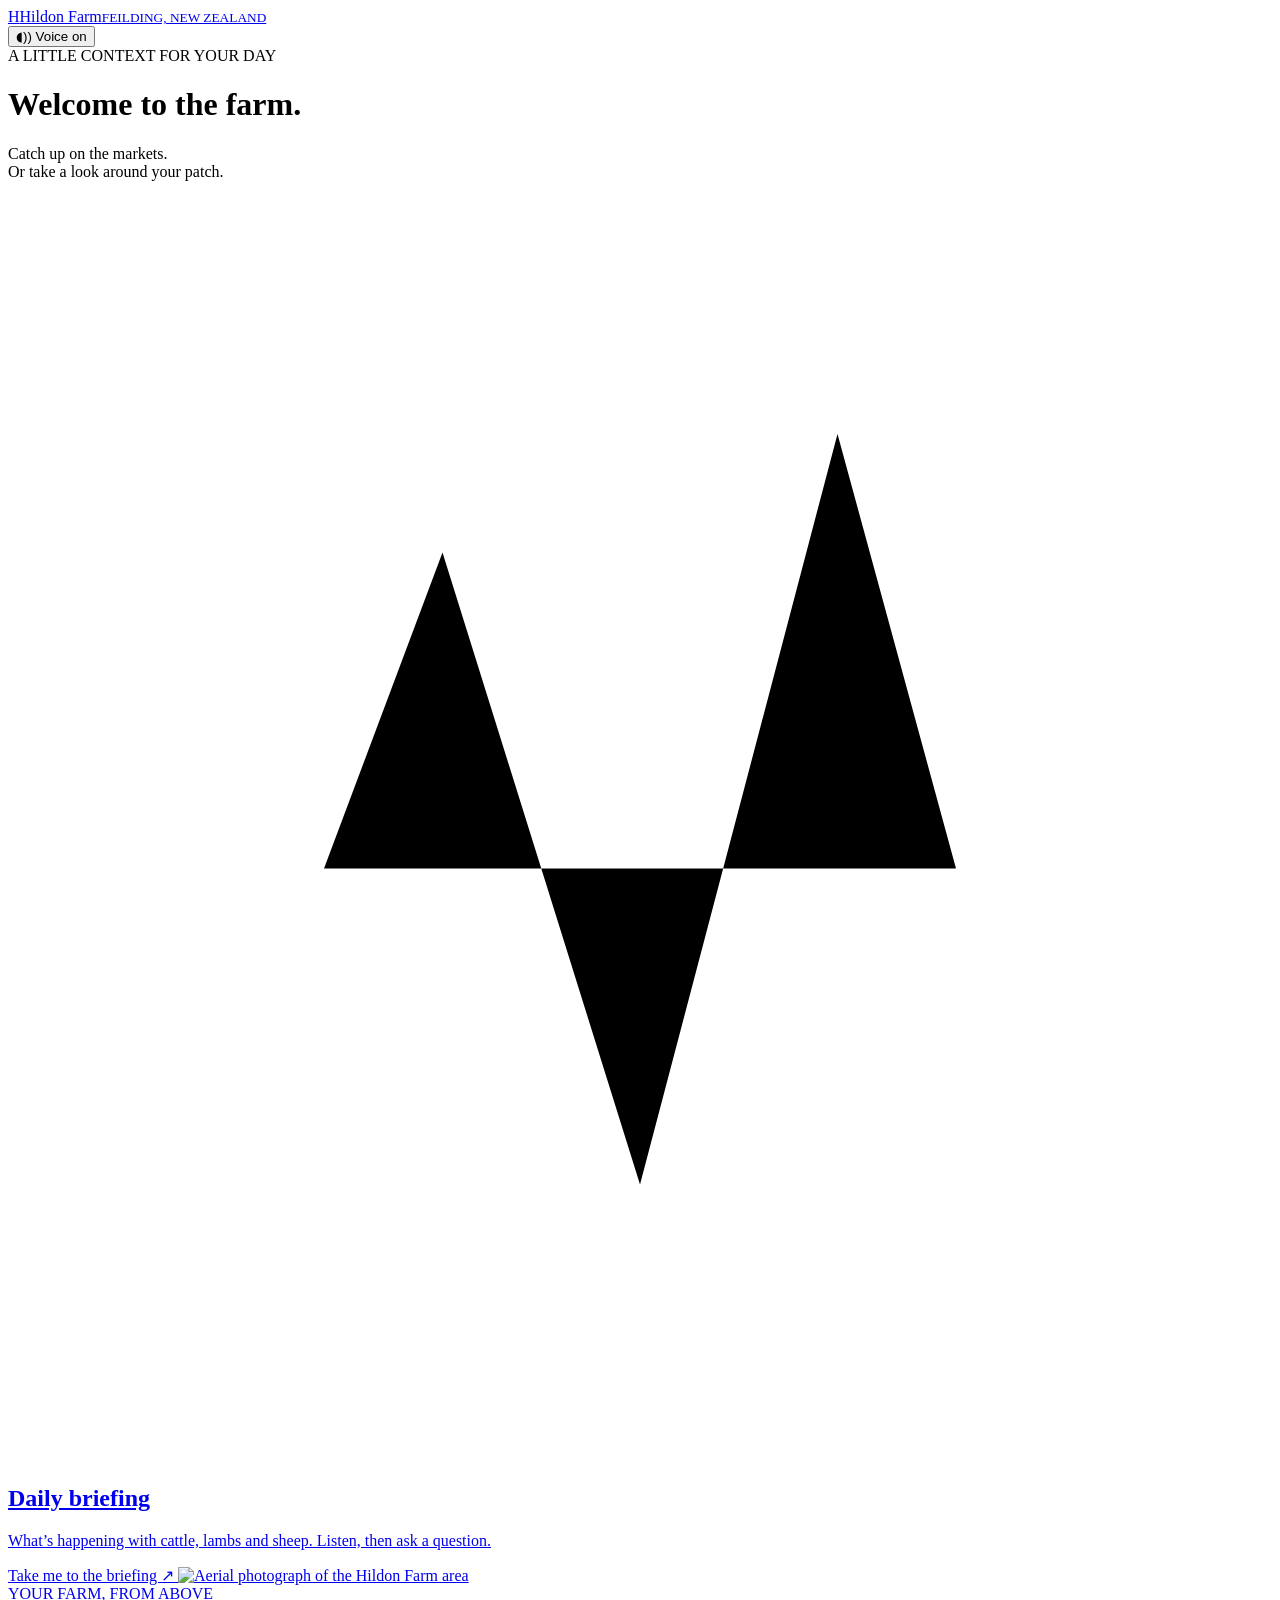
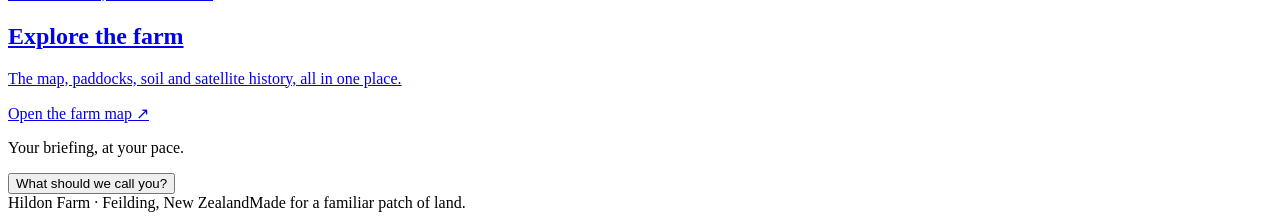
==== public/index.html @ 27751bc4 "Import Hildon Farm website (Sites export, version 8) Co-Authored-By: Claude Opus 5.5 (1M context) <n" ====
<!doctype html>
<html lang="en-NZ">
<head>
  <meta charset="utf-8"><meta name="viewport" content="width=device-width,initial-scale=1,viewport-fit=cover">
  <meta name="theme-color" content="#193d31"><title>Welcome · Hildon Farm</title>
  <meta name="description" content="Warwick’s daily livestock briefing and a closer look at Hildon Farm near Feilding.">
  <link rel="icon" href="/favicon.svg"><link rel="stylesheet" href="/home.css"><link rel="stylesheet" href="/profile.css">
  <script type="module" src="/home.js"></script>
</head>
<body>
  <header class="home-header shell">
    <a class="brand" href="/index.html"><span class="mark" aria-hidden="true">H</span><span>Hildon Farm<small>FEILDING, NEW ZEALAND</small></span></a>
    <div class="header-actions"><button id="voice-toggle" class="quiet" aria-pressed="true">◖)) Voice on</button></div>
  </header>
  <main class="shell">
    <div class="home-intro"><div><div class="eyebrow">A LITTLE CONTEXT FOR YOUR DAY</div><h1 id="greeting">Welcome to the farm.</h1><p class="lead">Catch up on the markets.<br>Or take a look around your patch.</p></div><div id="home-date" class="home-date"></div></div>
    <div class="destinations">
      <a class="destination briefing-destination" href="/markets.html?listen=1">
        <span class="card-icon" aria-hidden="true"><svg viewBox="0 0 32 32"><path d="M5 17h3l3-8 5 16 5-19 3 11h3"/></svg></span>
        <h2>Daily briefing</h2><p>What’s happening with cattle, lambs and sheep. Listen, then ask a question.</p>
        <span class="destination-action">Take me to the briefing <span aria-hidden="true">↗</span></span>
      </a>
      <a class="destination map-destination" href="/farm.html">
        <img src="/data/aerial.jpg" alt="Aerial photograph of the Hildon Farm area" width="800" height="800">
        <div class="eyebrow">YOUR FARM, FROM ABOVE</div><h2>Explore the farm</h2><p>The map, paddocks, soil and satellite history, all in one place.</p><span class="destination-action">Open the farm map <span aria-hidden="true">↗</span></span>
      </a>
    </div>
    <div class="home-note"><div><p id="welcome-hint">Your briefing, at your pace.</p><div id="voice-status" class="voice-note" role="status"></div></div><button id="change-name">What should we call you?</button></div>
  </main>
  <footer class="home-footer shell"><span>Hildon Farm · Feilding, New Zealand</span><span>Made for a familiar patch of land.</span></footer>
</body>
</html>
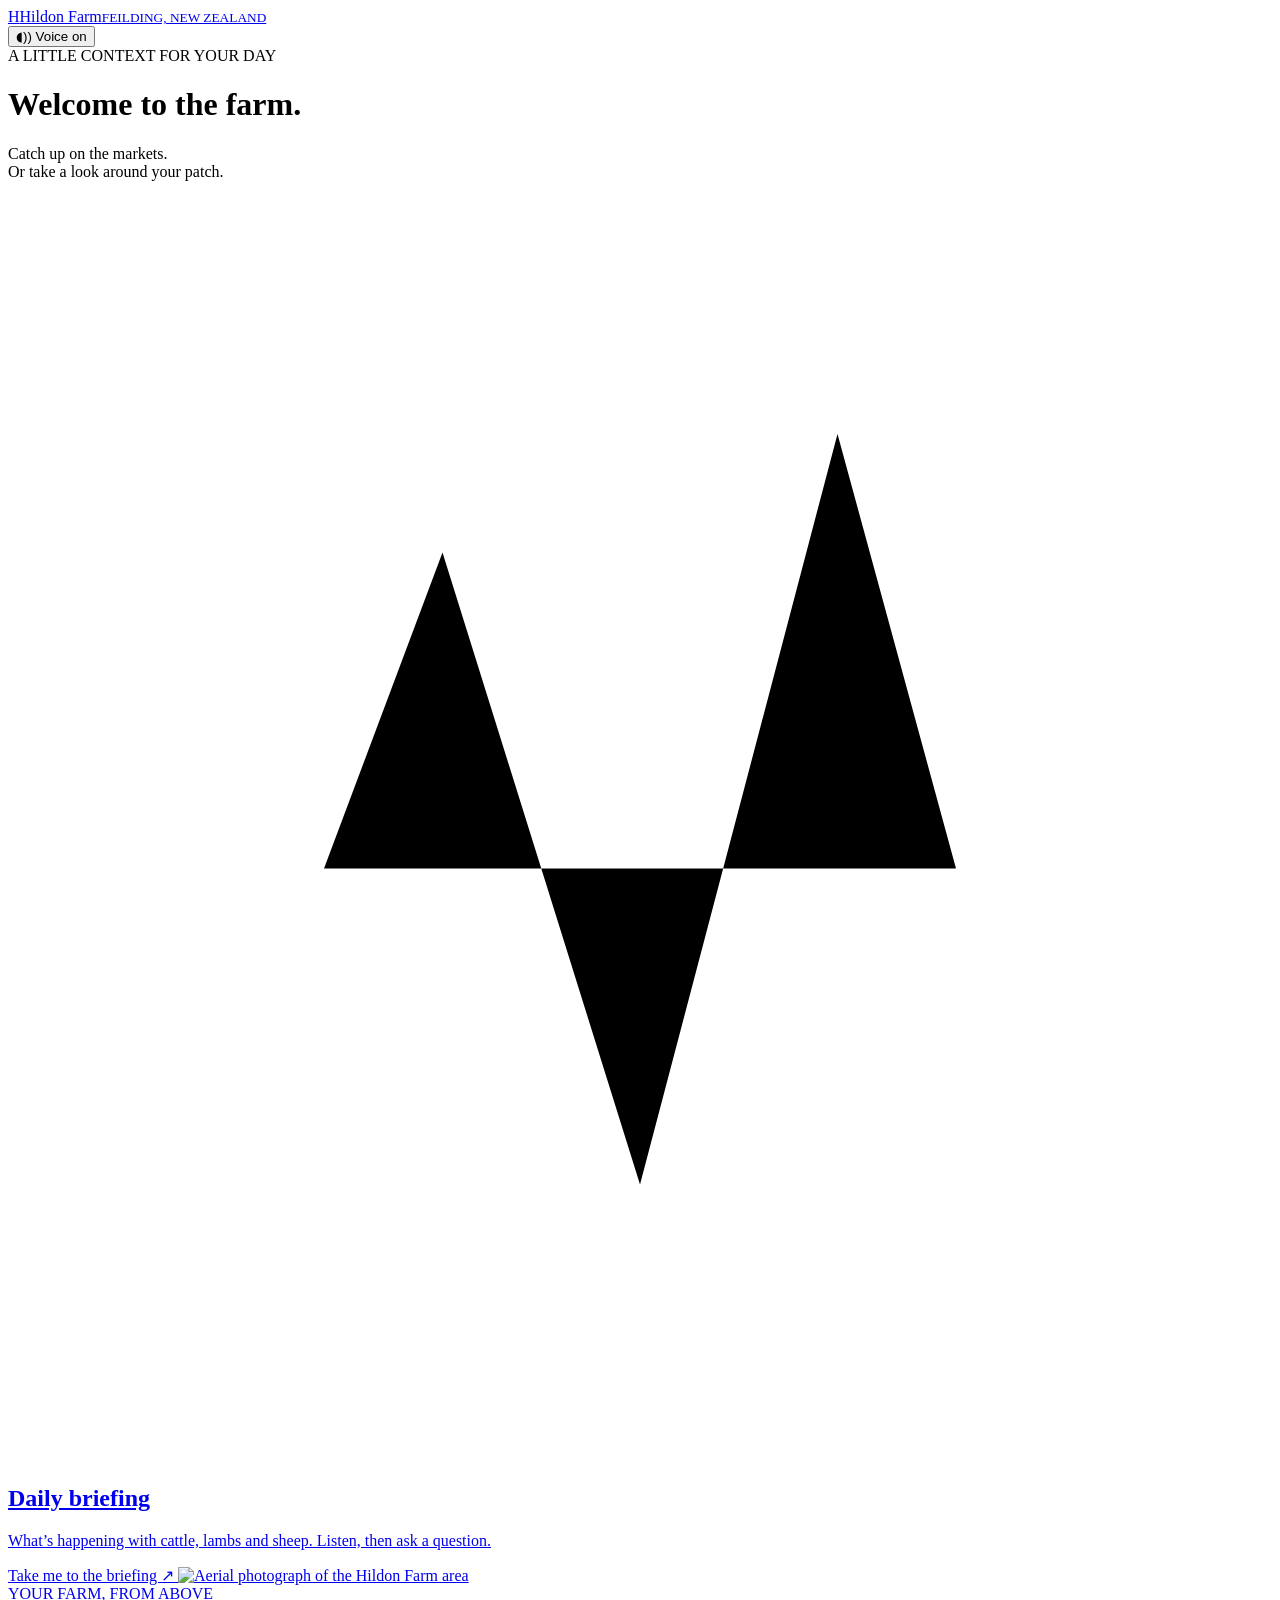
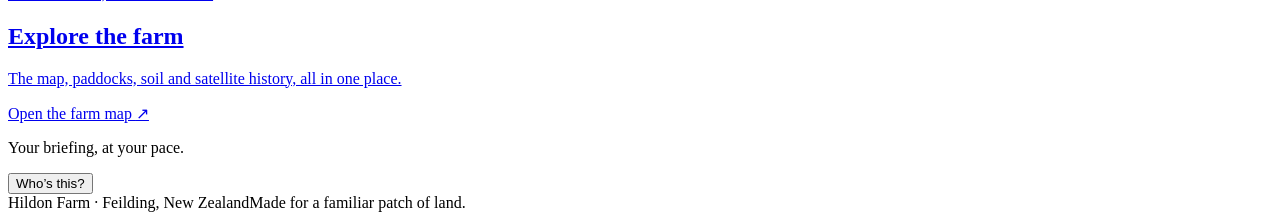
==== commit 642cd28b: "Ask whether it's Kaye or Warwick at the start of each visit Co-Authored-By: Claude Opus 5.5 (1M cont" ====
--- a/public/index.html
+++ b/public/index.html
@@ -4,6 +4,7 @@
   <meta charset="utf-8"><meta name="viewport" content="width=device-width,initial-scale=1,viewport-fit=cover">
   <meta name="theme-color" content="#193d31"><title>Welcome · Hildon Farm</title>
   <meta name="description" content="Warwick’s daily livestock briefing and a closer look at Hildon Farm near Feilding.">
+  <link rel="preconnect" href="https://fonts.googleapis.com"><link rel="preconnect" href="https://fonts.gstatic.com" crossorigin><link rel="stylesheet" href="https://fonts.googleapis.com/css2?family=Geist:wght@300..700&display=swap">
   <link rel="icon" href="/favicon.svg"><link rel="stylesheet" href="/home.css"><link rel="stylesheet" href="/profile.css">
   <script type="module" src="/home.js"></script>
 </head>
@@ -25,7 +26,7 @@
         <div class="eyebrow">YOUR FARM, FROM ABOVE</div><h2>Explore the farm</h2><p>The map, paddocks, soil and satellite history, all in one place.</p><span class="destination-action">Open the farm map <span aria-hidden="true">↗</span></span>
       </a>
     </div>
-    <div class="home-note"><div><p id="welcome-hint">Your briefing, at your pace.</p><div id="voice-status" class="voice-note" role="status"></div></div><button id="change-name">What should we call you?</button></div>
+    <div class="home-note"><div><p id="welcome-hint">Your briefing, at your pace.</p><div id="voice-status" class="voice-note" role="status"></div></div><button id="change-name">Who’s this?</button></div>
   </main>
   <footer class="home-footer shell"><span>Hildon Farm · Feilding, New Zealand</span><span>Made for a familiar patch of land.</span></footer>
 </body>
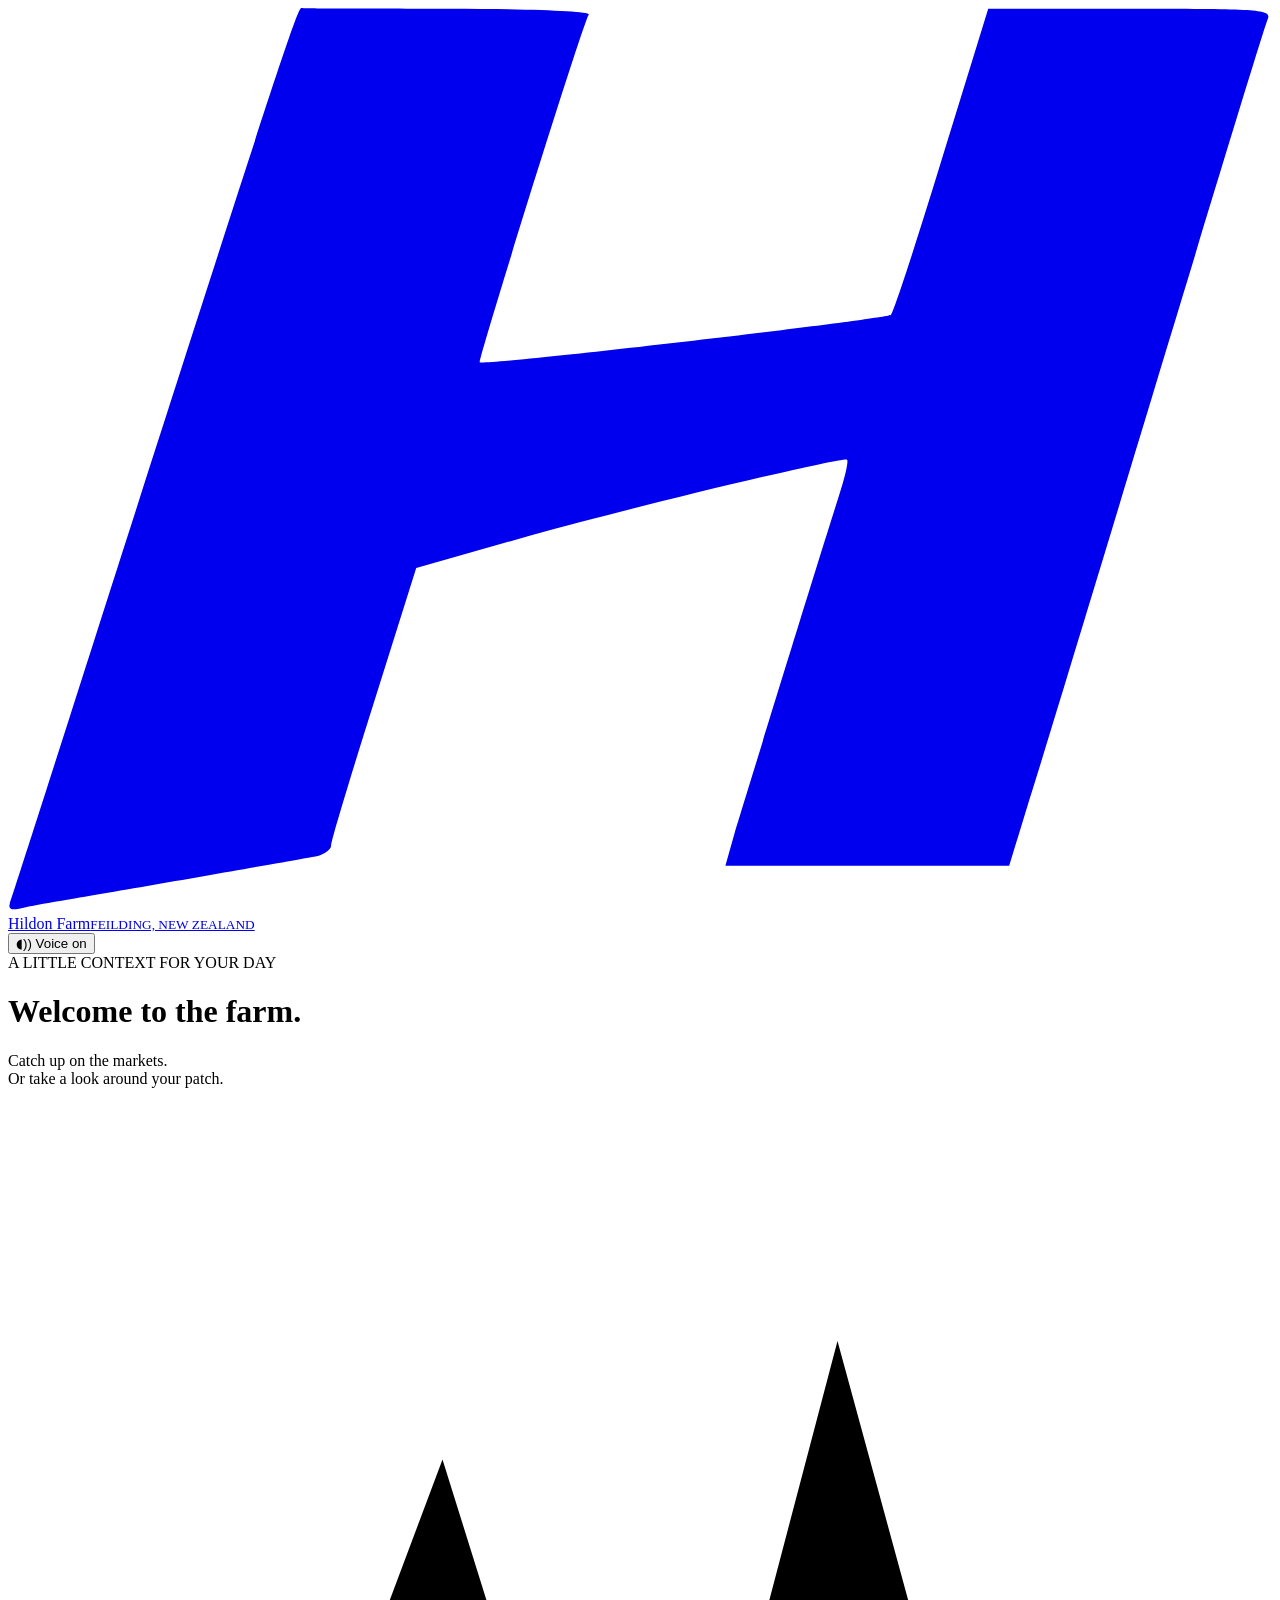
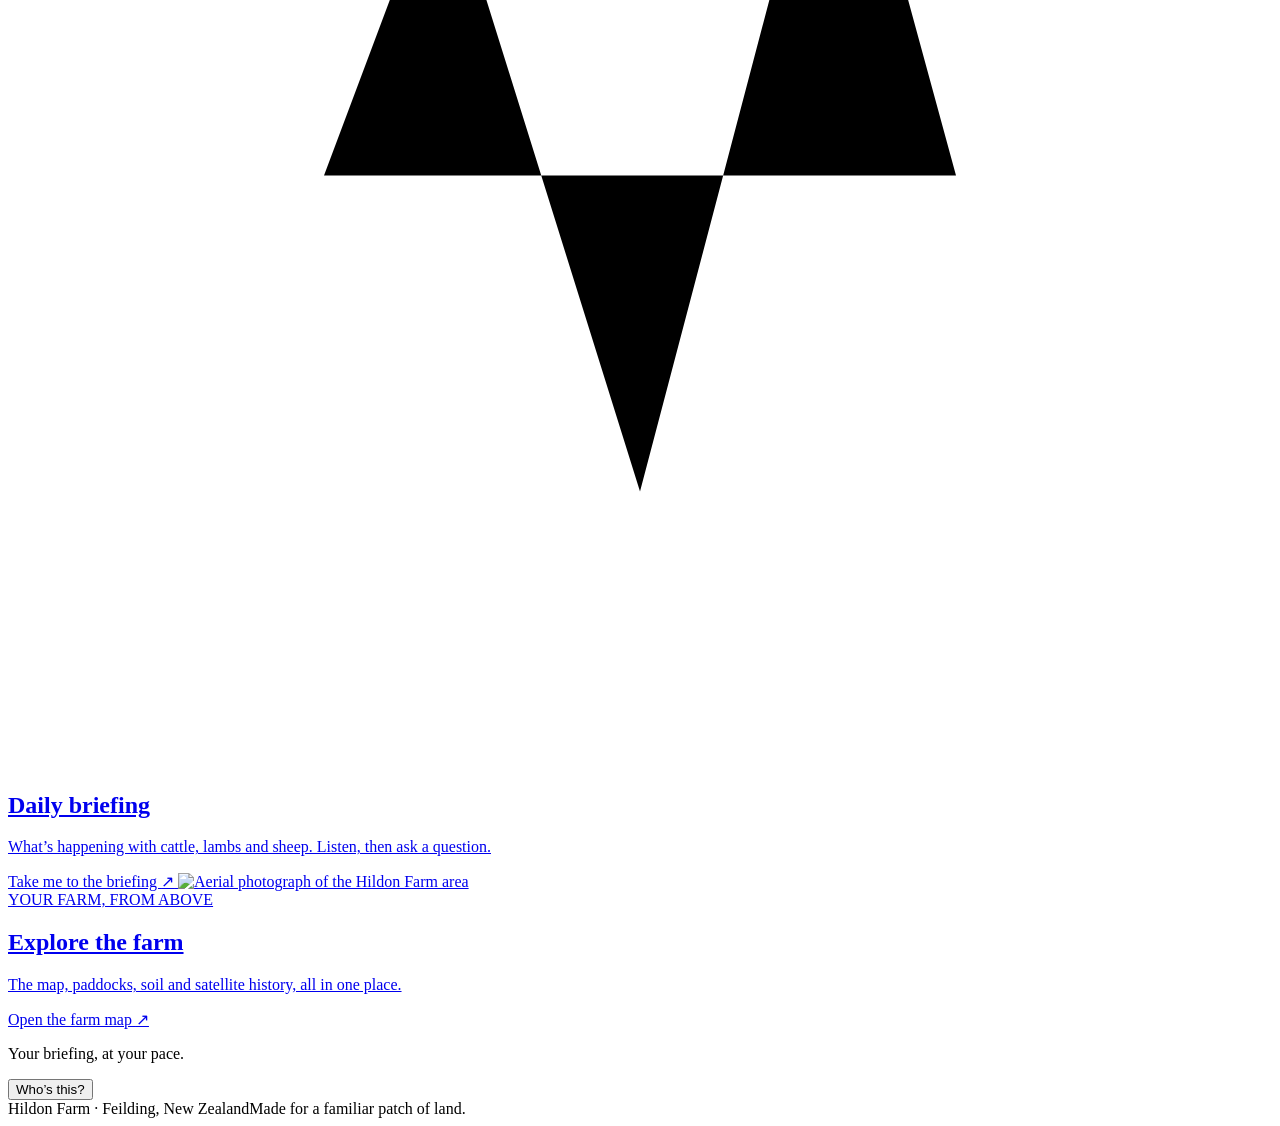
==== commit 5eb90fb3: "Dark theme across the site and the Hildon logo H as the site mark Co-Authored-By: Claude Opus 5.5 (1" ====
--- a/public/index.html
+++ b/public/index.html
@@ -2,7 +2,7 @@
 <html lang="en-NZ">
 <head>
   <meta charset="utf-8"><meta name="viewport" content="width=device-width,initial-scale=1,viewport-fit=cover">
-  <meta name="theme-color" content="#193d31"><title>Welcome · Hildon Farm</title>
+  <meta name="theme-color" content="#0b130f"><title>Welcome · Hildon Farm</title>
   <meta name="description" content="Warwick’s daily livestock briefing and a closer look at Hildon Farm near Feilding.">
   <link rel="preconnect" href="https://fonts.googleapis.com"><link rel="preconnect" href="https://fonts.gstatic.com" crossorigin><link rel="stylesheet" href="https://fonts.googleapis.com/css2?family=Geist:wght@300..700&display=swap">
   <link rel="icon" href="/favicon.svg"><link rel="stylesheet" href="/home.css"><link rel="stylesheet" href="/profile.css">
@@ -10,7 +10,7 @@
 </head>
 <body>
   <header class="home-header shell">
-    <a class="brand" href="/index.html"><span class="mark" aria-hidden="true">H</span><span>Hildon Farm<small>FEILDING, NEW ZEALAND</small></span></a>
+    <a class="brand" href="/index.html"><span class="mark" aria-hidden="true"><svg viewBox="0 0 199.1 142.2"><path fill="currentColor" d="M0.3,141 C0.6,140.2 6.7,121.1 13.9,98.6 C41.9,11.2 45.6,0 46.2,0 C46.6,0.1 57,0.1 69.5,0.1 C82.1,0.1 91.8,0.5 91.5,1 C90.5,2.5 74,55.5 74.3,55.8 C74.9,56.4 138.4,49 139.1,48.3 C139.5,47.9 143.1,36.9 147.1,23.8 L154.4,0.1 L176.7,0.1 C197.6,0.1 199.1,0.2 198.4,1.8 C197.7,3.7 191.3,24.6 173.9,82.1 C168.3,100.5 162.4,120 160.7,125.3 L157.7,135.1 L135.4,135.1 L113,135.1 L114.5,129.8 C116.2,124.2 127.9,86.2 130.9,76.8 C131.9,73.7 132.5,71.1 132.1,71.1 C129.5,71.1 97.3,78.9 82.3,83.1 L64.3,88.2 L57.6,109.5 C53.9,121.2 50.9,131.2 50.9,131.9 C50.9,132.5 49.9,133.3 48.6,133.6 C46.6,134 16.9,139.2 7.9,140.7 C6,141 3.4,141.5 2.1,141.8 C0.5,142.2 0,141.9 0.3,141 Z"/></svg></span><span>Hildon Farm<small>FEILDING, NEW ZEALAND</small></span></a>
     <div class="header-actions"><button id="voice-toggle" class="quiet" aria-pressed="true">◖)) Voice on</button></div>
   </header>
   <main class="shell">
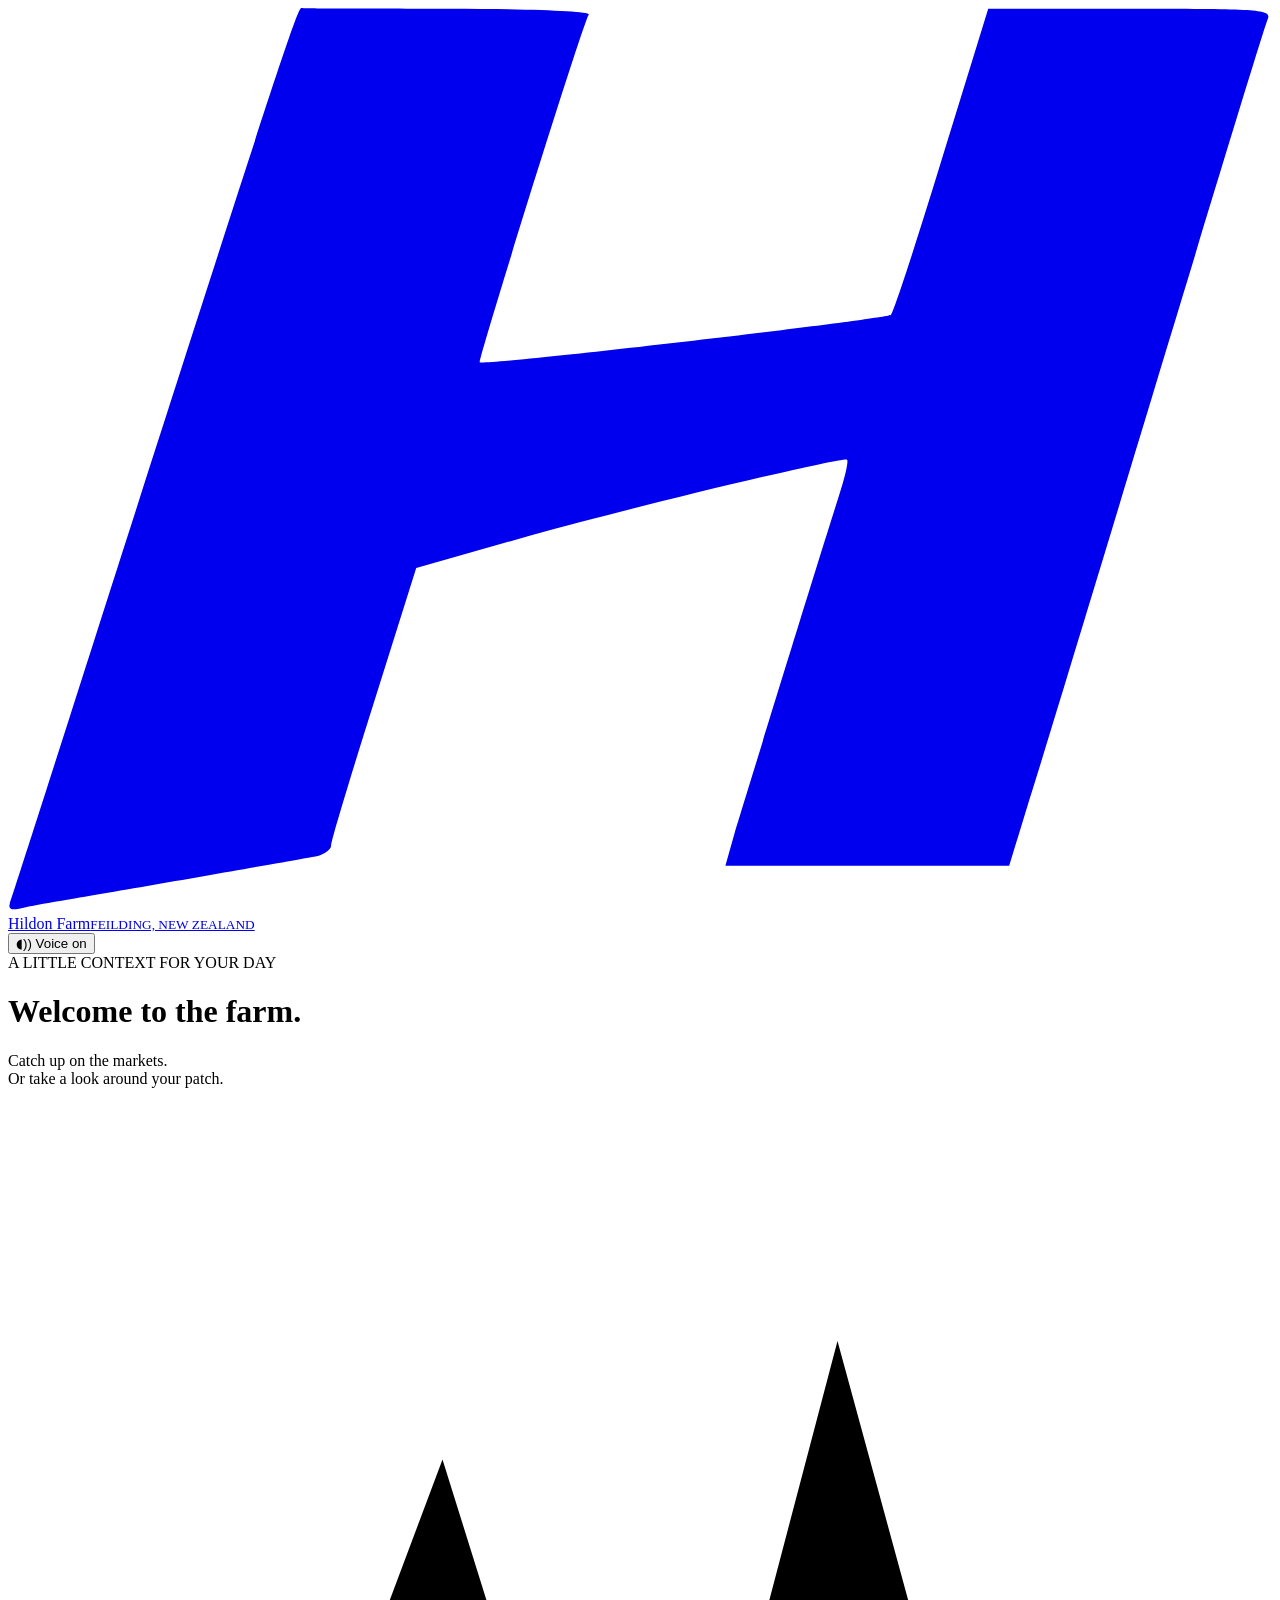
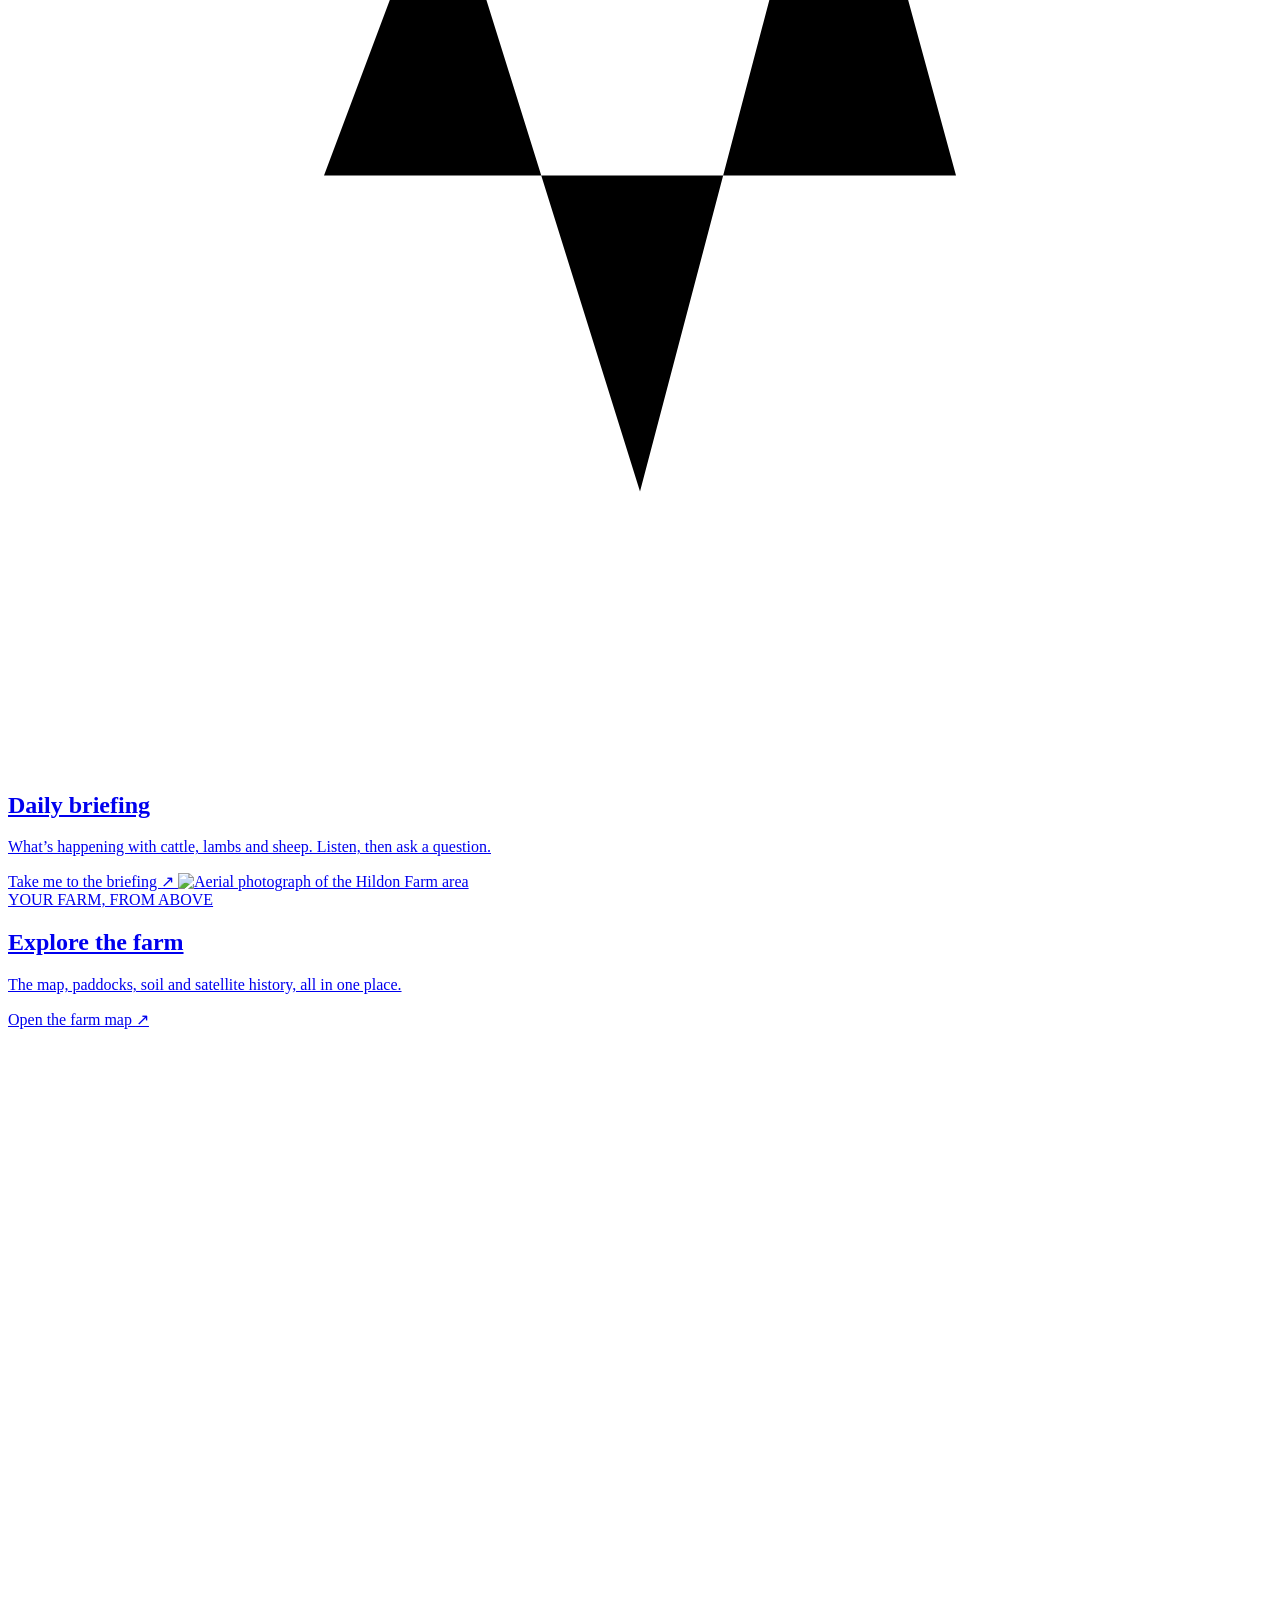
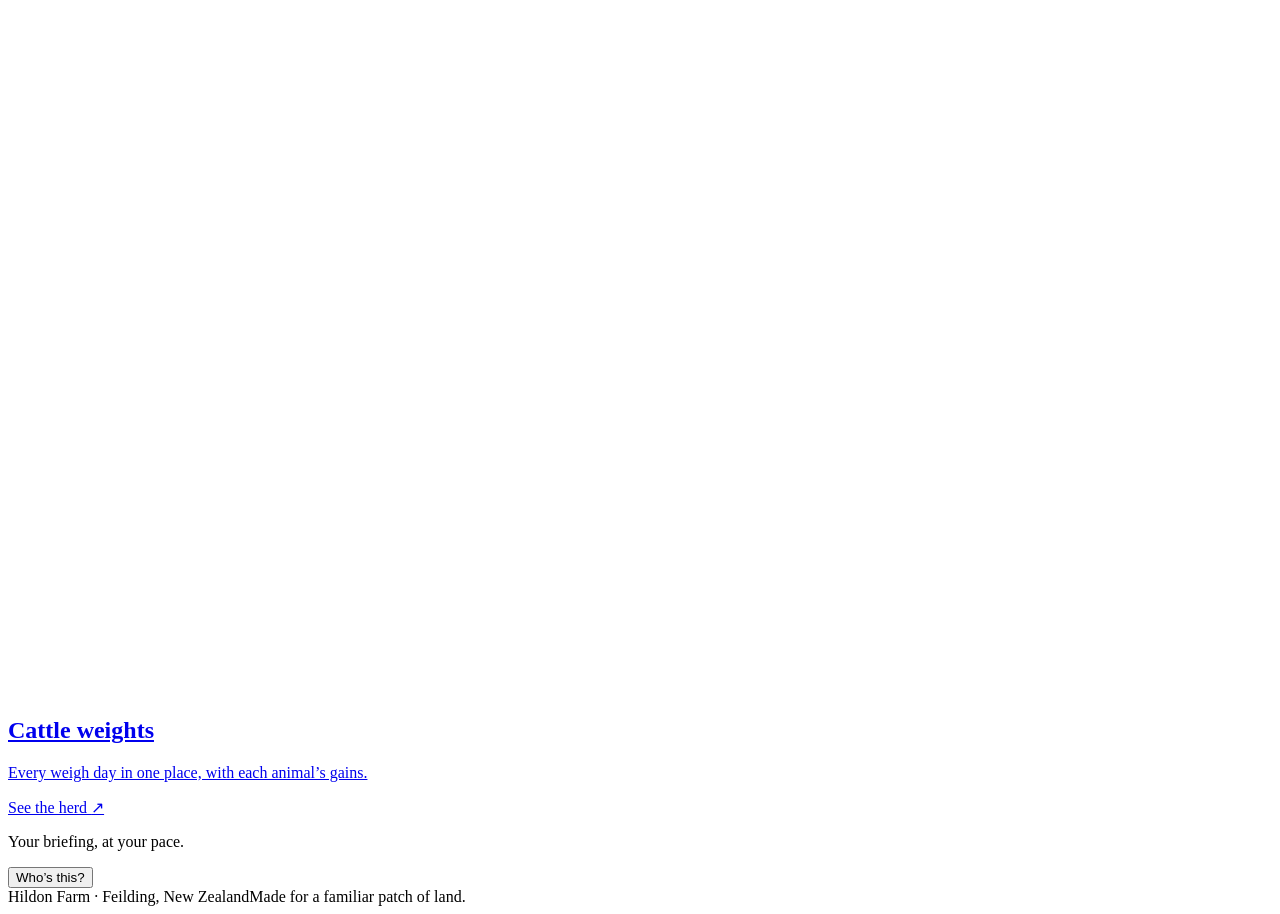
==== commit a2d19650: "Add Cattle weights: import Datamars sessions, track each animal's gains Co-Authored-By: Claude Opus " ====
--- a/public/index.html
+++ b/public/index.html
@@ -25,6 +25,11 @@
         <img src="/data/aerial.jpg" alt="Aerial photograph of the Hildon Farm area" width="800" height="800">
         <div class="eyebrow">YOUR FARM, FROM ABOVE</div><h2>Explore the farm</h2><p>The map, paddocks, soil and satellite history, all in one place.</p><span class="destination-action">Open the farm map <span aria-hidden="true">↗</span></span>
       </a>
+      <a class="destination cattle-destination" href="/cattle.html">
+        <span class="card-icon" aria-hidden="true"><svg viewBox="0 0 32 32"><path d="M5 25V12M11 25V8M17 25v-9M23 25V5M3 27h26"/></svg></span>
+        <h2>Cattle weights</h2><p>Every weigh day in one place, with each animal’s gains.</p>
+        <span class="destination-action">See the herd <span aria-hidden="true">↗</span></span>
+      </a>
     </div>
     <div class="home-note"><div><p id="welcome-hint">Your briefing, at your pace.</p><div id="voice-status" class="voice-note" role="status"></div></div><button id="change-name">Who’s this?</button></div>
   </main>
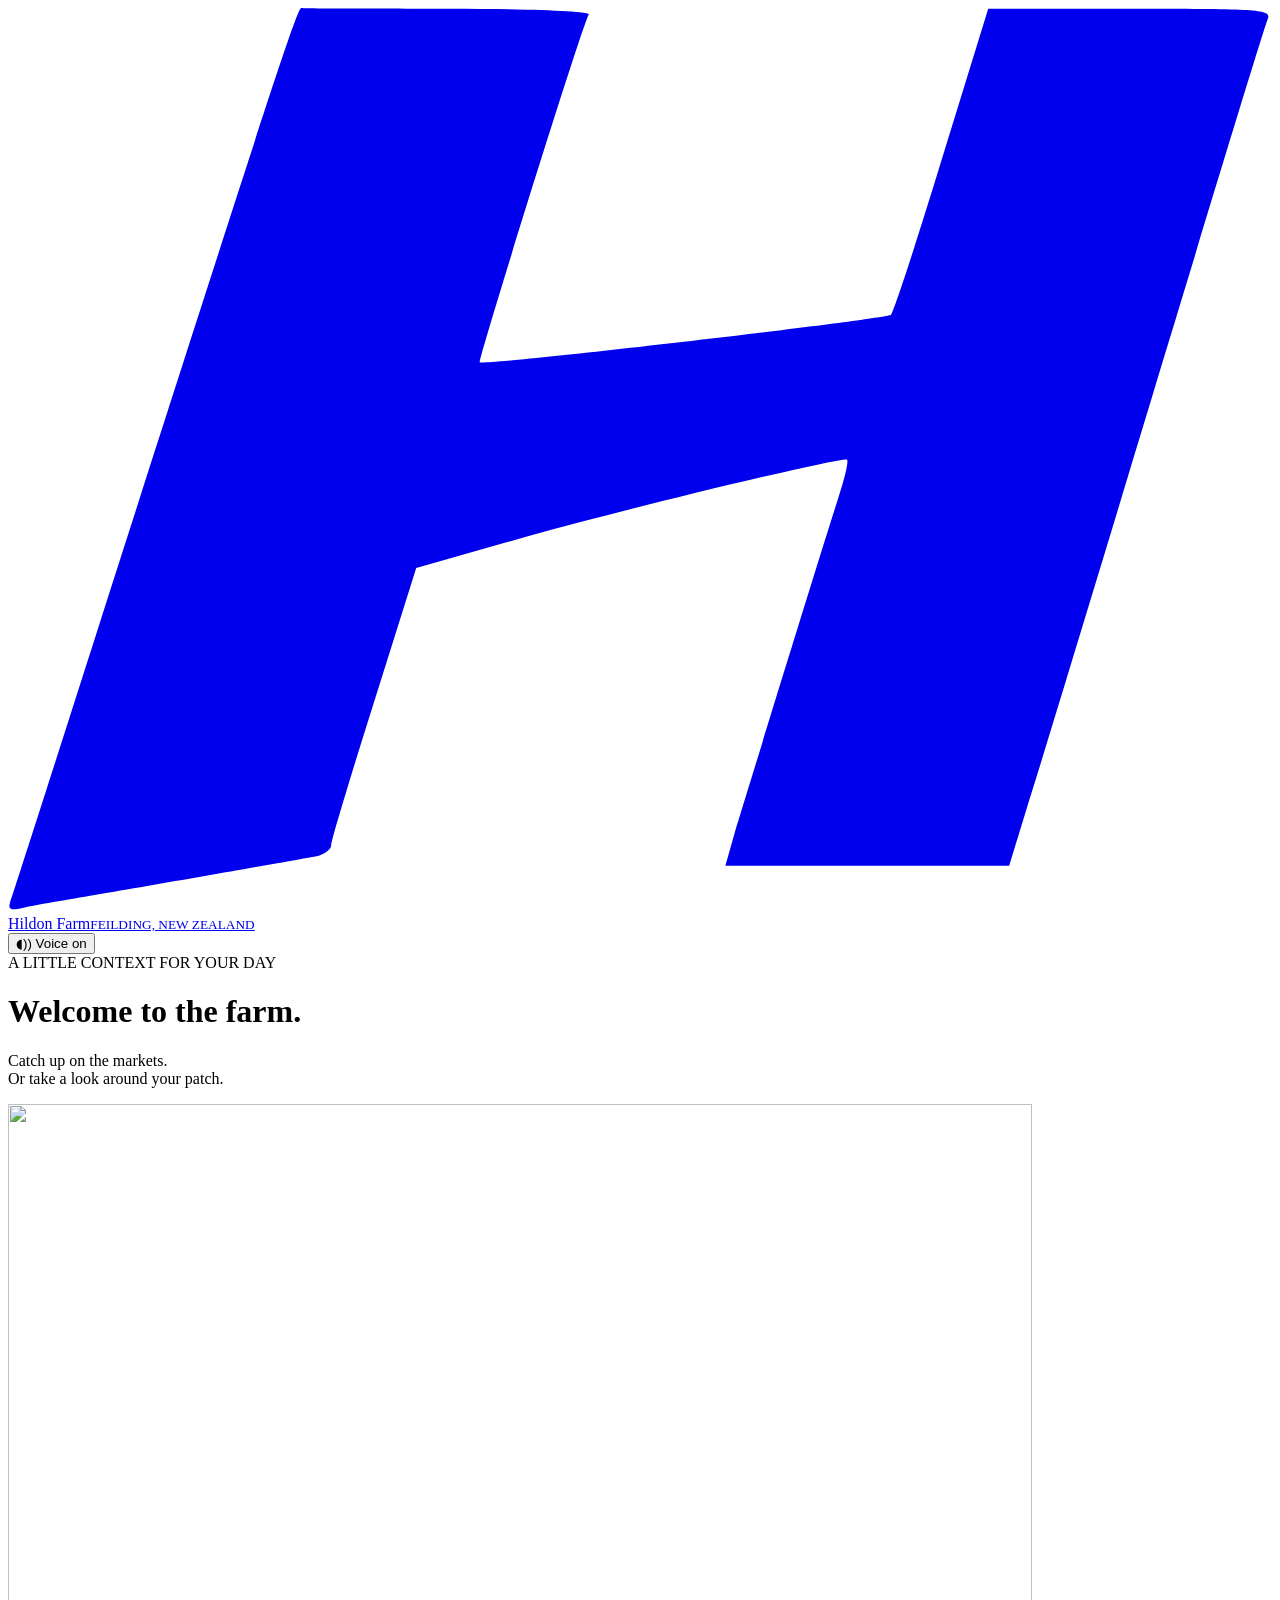
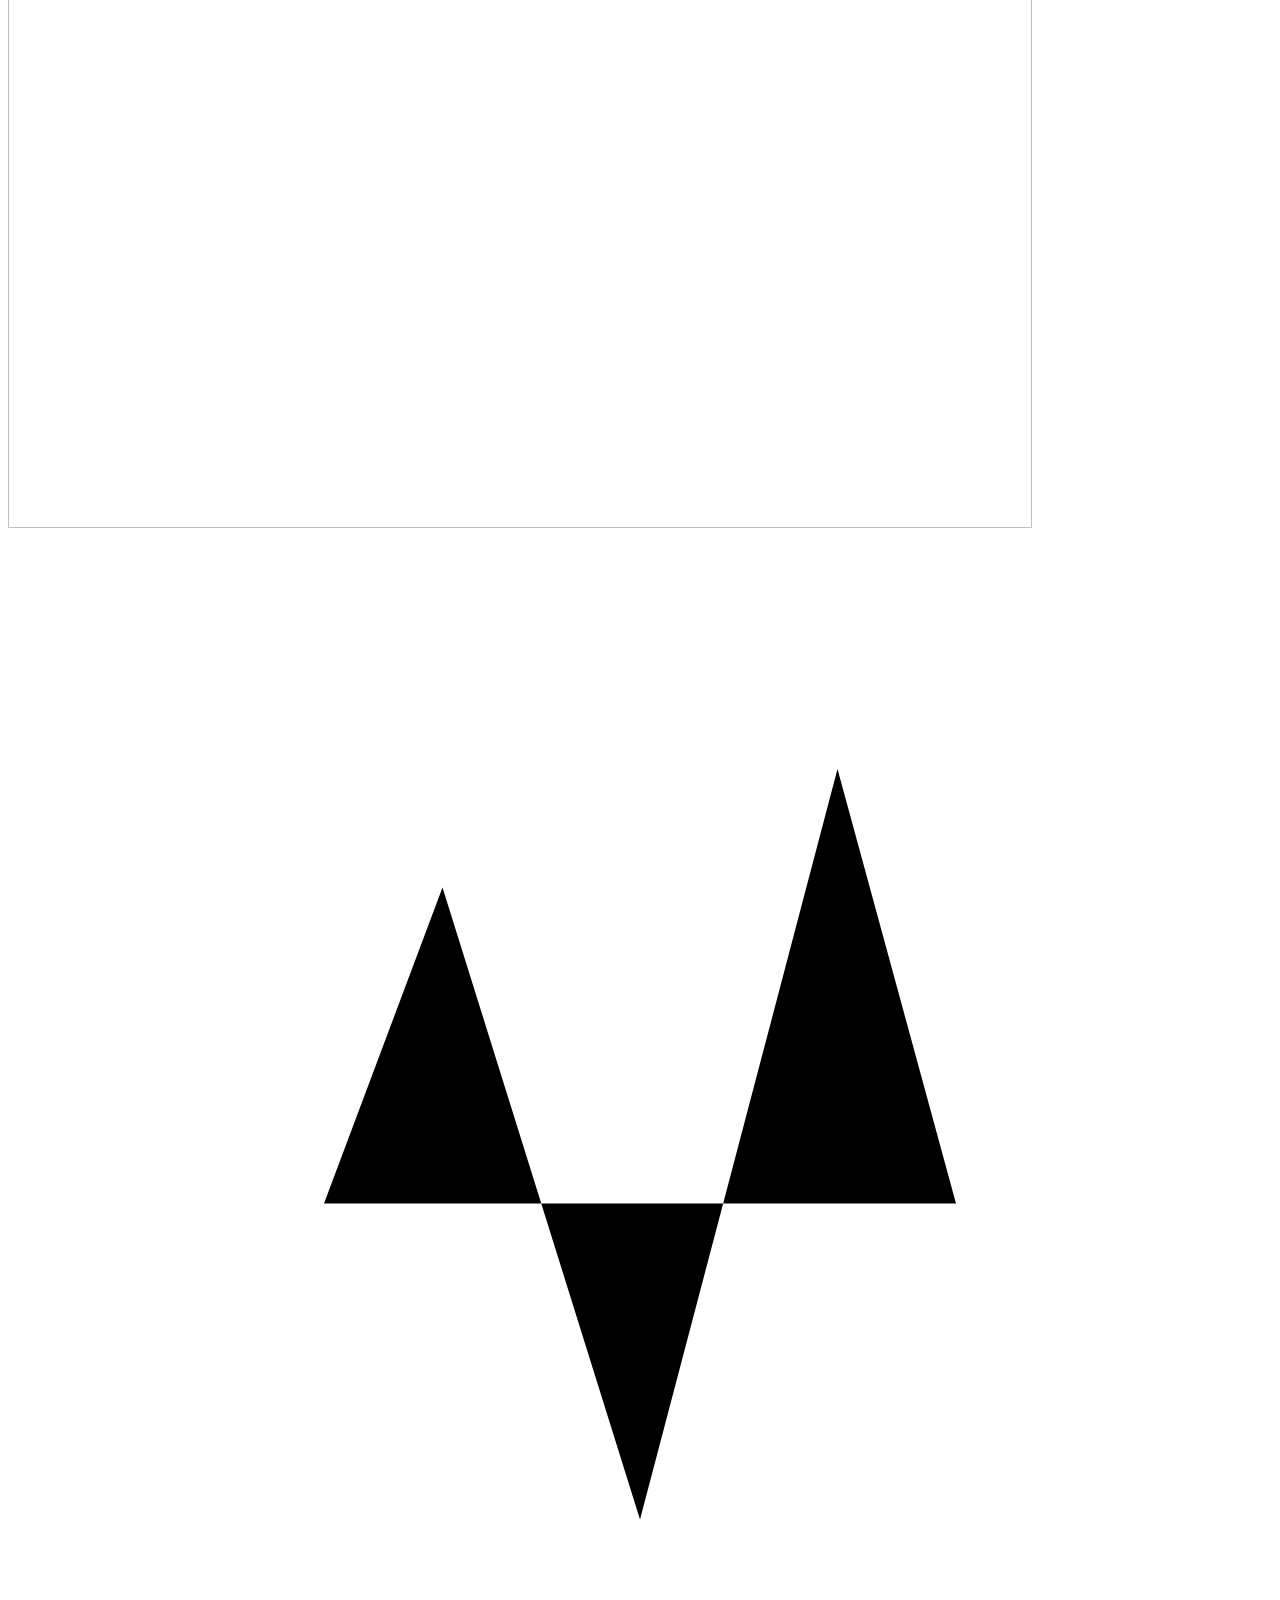
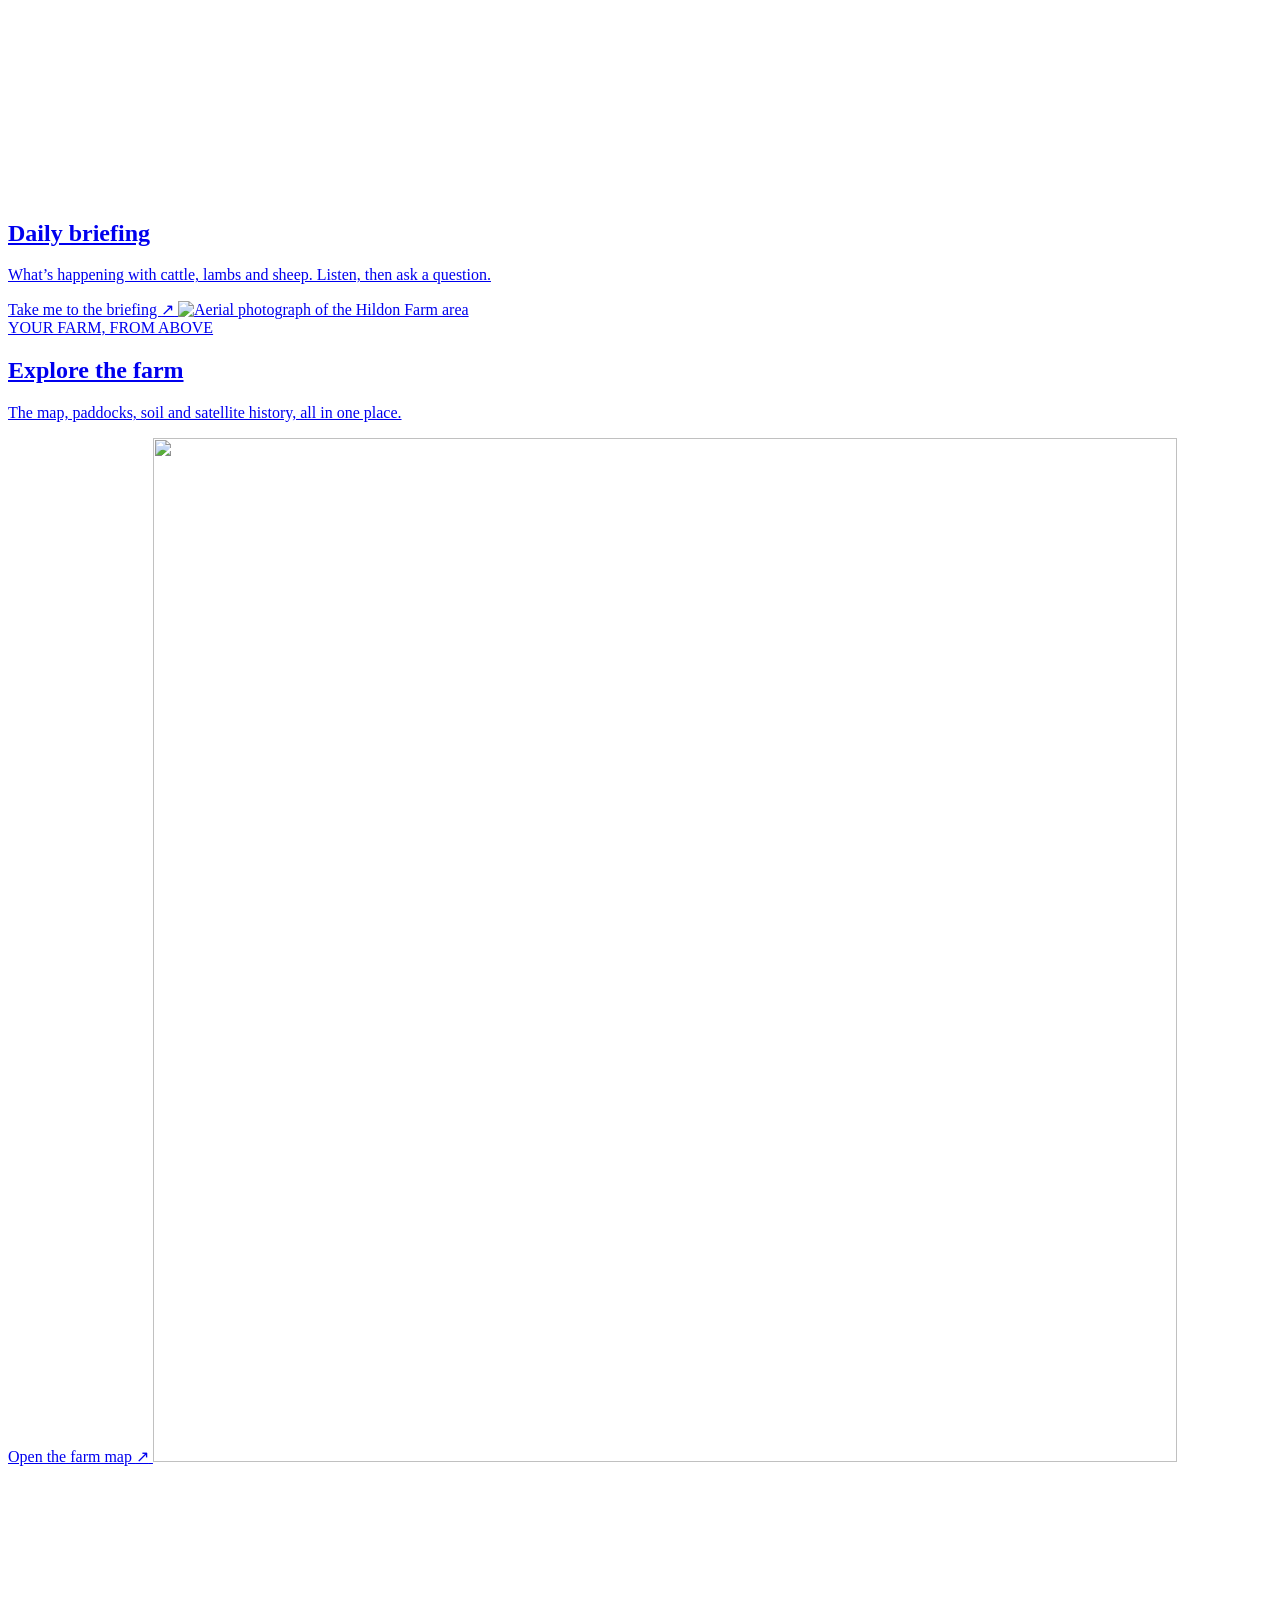
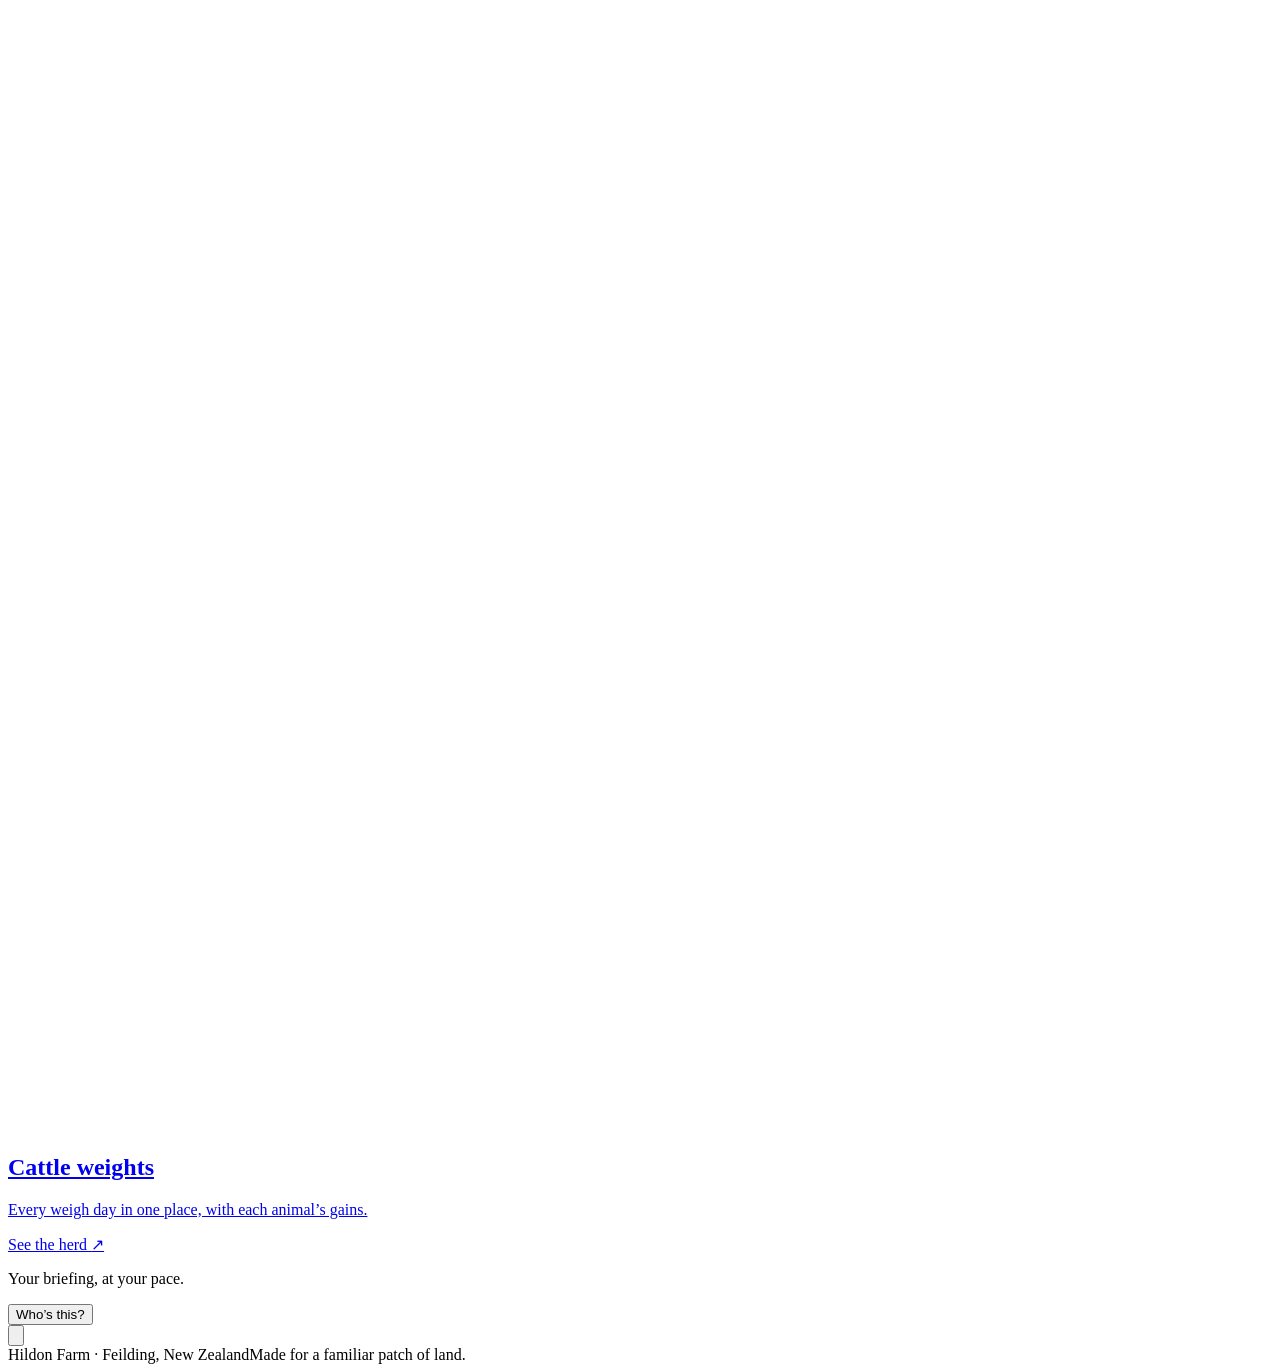
==== commit 472dd33c: "Photo backgrounds on the home cards and a smiley button that raps about Todd Co-Authored-By: Claude " ====
--- a/public/index.html
+++ b/public/index.html
@@ -17,6 +17,7 @@
     <div class="home-intro"><div><div class="eyebrow">A LITTLE CONTEXT FOR YOUR DAY</div><h1 id="greeting">Welcome to the farm.</h1><p class="lead">Catch up on the markets.<br>Or take a look around your patch.</p></div><div id="home-date" class="home-date"></div></div>
     <div class="destinations">
       <a class="destination briefing-destination" href="/markets.html?listen=1">
+        <img class="card-photo" src="/data/card-briefing.jpg" alt="" width="1024" height="1024">
         <span class="card-icon" aria-hidden="true"><svg viewBox="0 0 32 32"><path d="M5 17h3l3-8 5 16 5-19 3 11h3"/></svg></span>
         <h2>Daily briefing</h2><p>What’s happening with cattle, lambs and sheep. Listen, then ask a question.</p>
         <span class="destination-action">Take me to the briefing <span aria-hidden="true">↗</span></span>
@@ -26,6 +27,7 @@
         <div class="eyebrow">YOUR FARM, FROM ABOVE</div><h2>Explore the farm</h2><p>The map, paddocks, soil and satellite history, all in one place.</p><span class="destination-action">Open the farm map <span aria-hidden="true">↗</span></span>
       </a>
       <a class="destination cattle-destination" href="/cattle.html">
+        <img class="card-photo" src="/data/card-cattle.jpg" alt="" width="1024" height="1024">
         <span class="card-icon" aria-hidden="true"><svg viewBox="0 0 32 32"><path d="M5 25V12M11 25V8M17 25v-9M23 25V5M3 27h26"/></svg></span>
         <h2>Cattle weights</h2><p>Every weigh day in one place, with each animal’s gains.</p>
         <span class="destination-action">See the herd <span aria-hidden="true">↗</span></span>
@@ -33,6 +35,8 @@
     </div>
     <div class="home-note"><div><p id="welcome-hint">Your briefing, at your pace.</p><div id="voice-status" class="voice-note" role="status"></div></div><button id="change-name">Who’s this?</button></div>
   </main>
+  <button id="rap" class="rap-button" aria-label="Hear a rap about Todd"><svg viewBox="0 0 32 32" aria-hidden="true"><circle cx="16" cy="16" r="13"/><circle cx="11.5" cy="13" r="1.4"/><circle cx="20.5" cy="13" r="1.4"/><path d="M10 19c1.6 2.6 3.7 3.8 6 3.8s4.4-1.2 6-3.8"/></svg></button>
+  <dialog id="rap-dialog" class="rap-dialog" aria-labelledby="rap-title"><form method="dialog"><button class="rap-close" aria-label="Close">×</button></form><div class="eyebrow">NOW PLAYING</div><h2 id="rap-title">The Ballad of Todd</h2><pre id="rap-text" class="rap-text">Warming up the mic…</pre><button id="rap-again" class="rap-again">Another one</button></dialog>
   <footer class="home-footer shell"><span>Hildon Farm · Feilding, New Zealand</span><span>Made for a familiar patch of land.</span></footer>
 </body>
 </html>
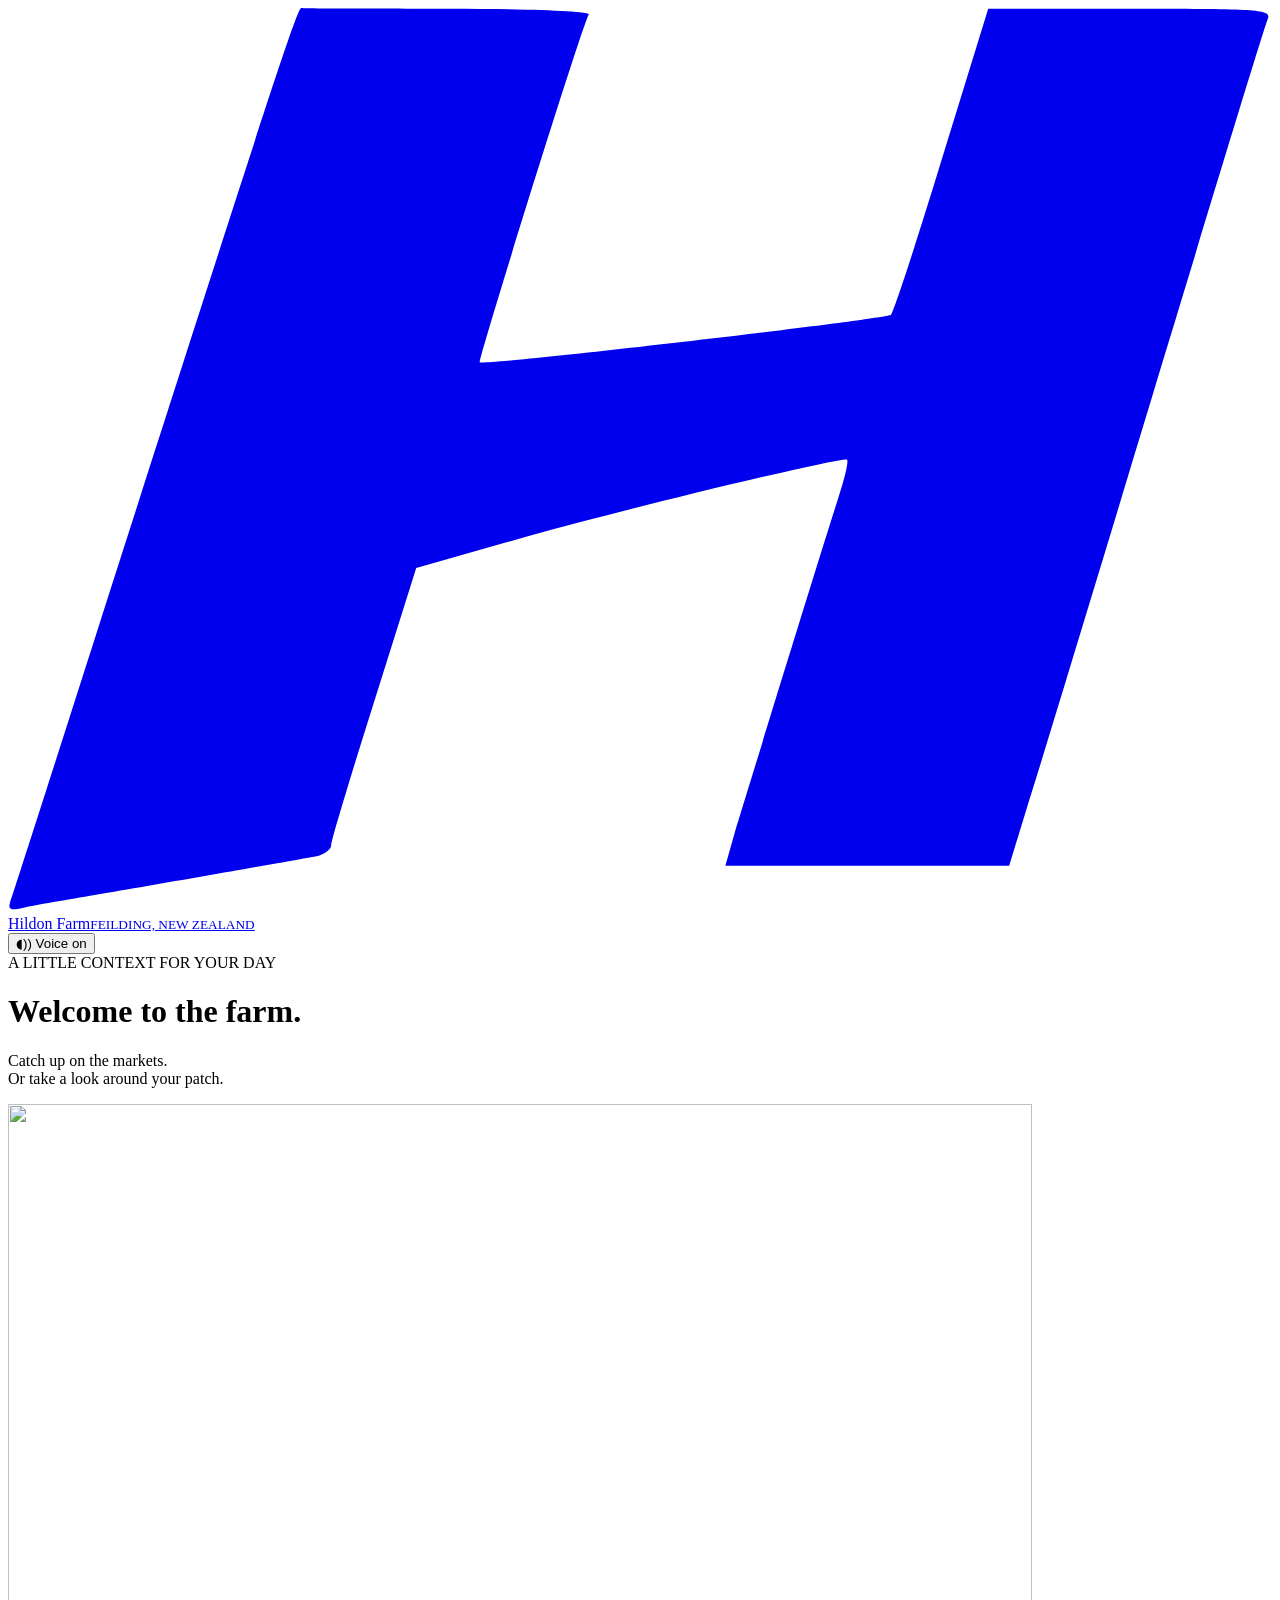
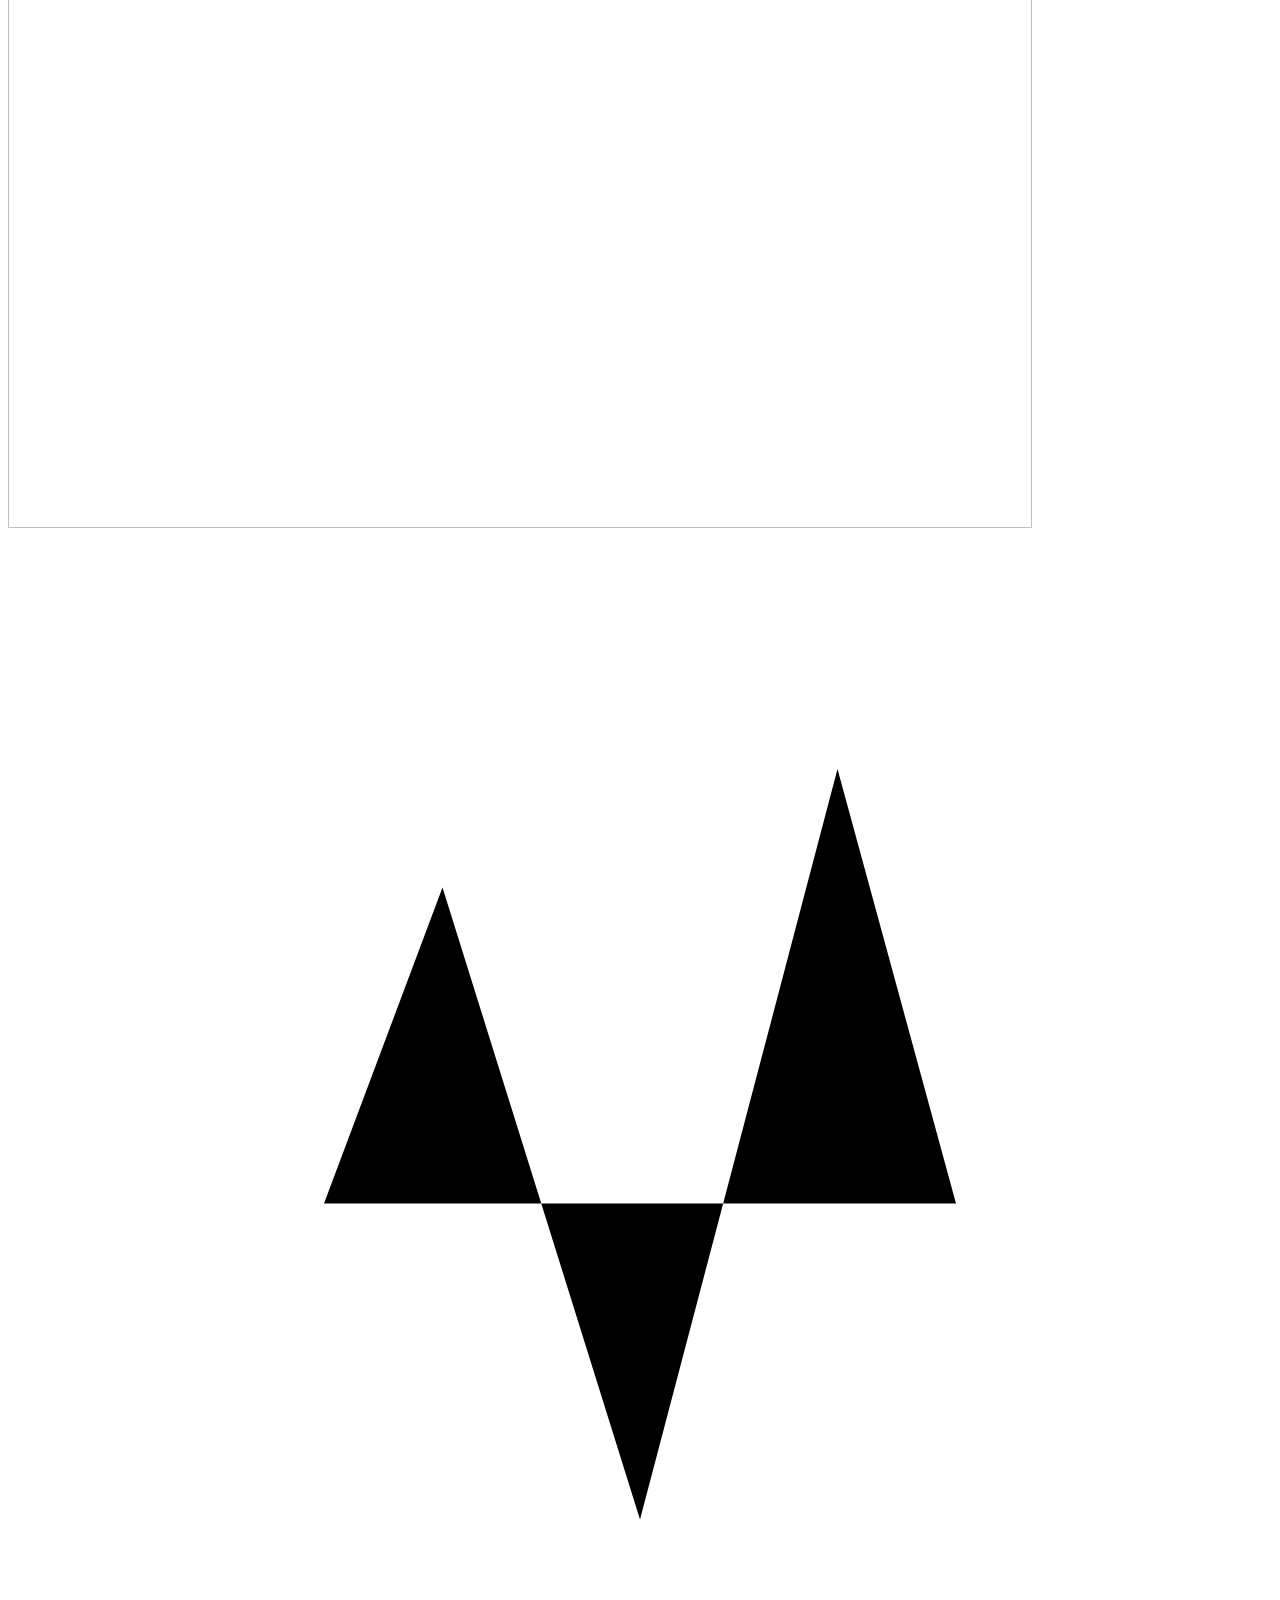
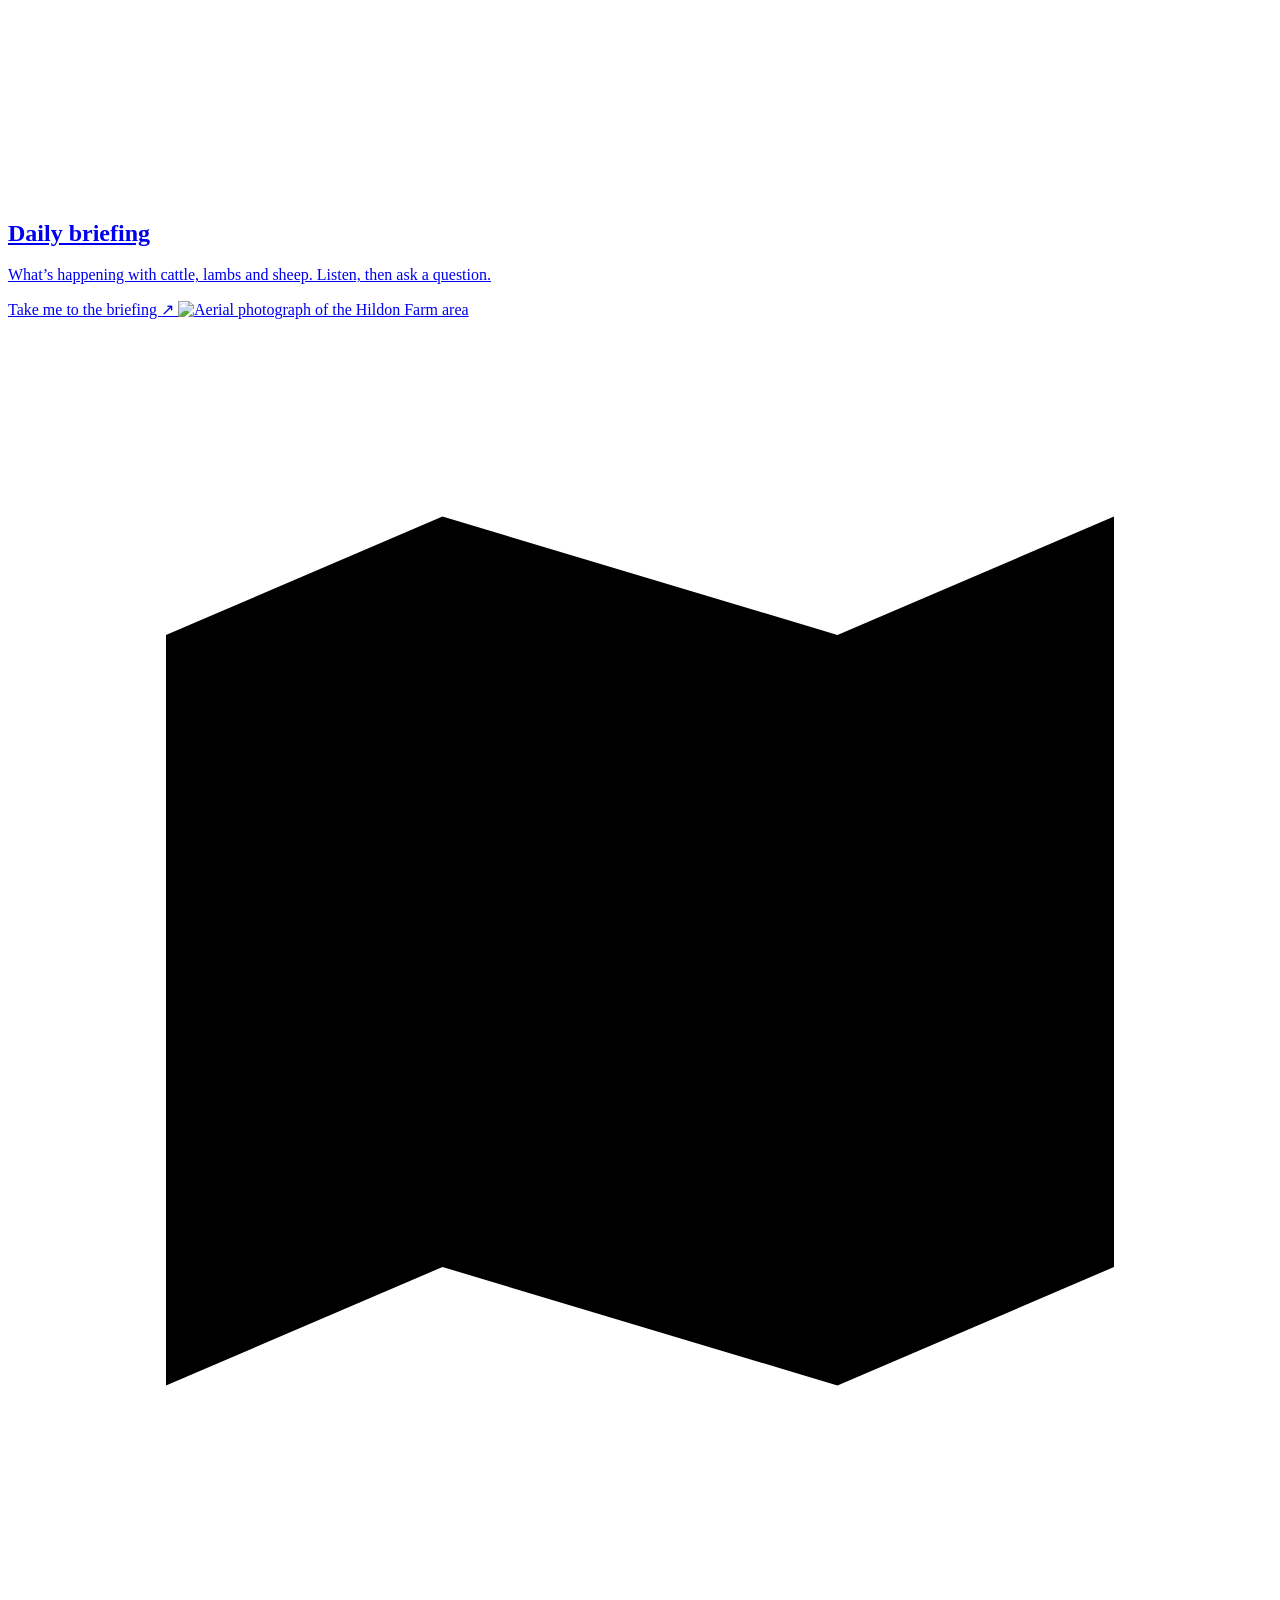
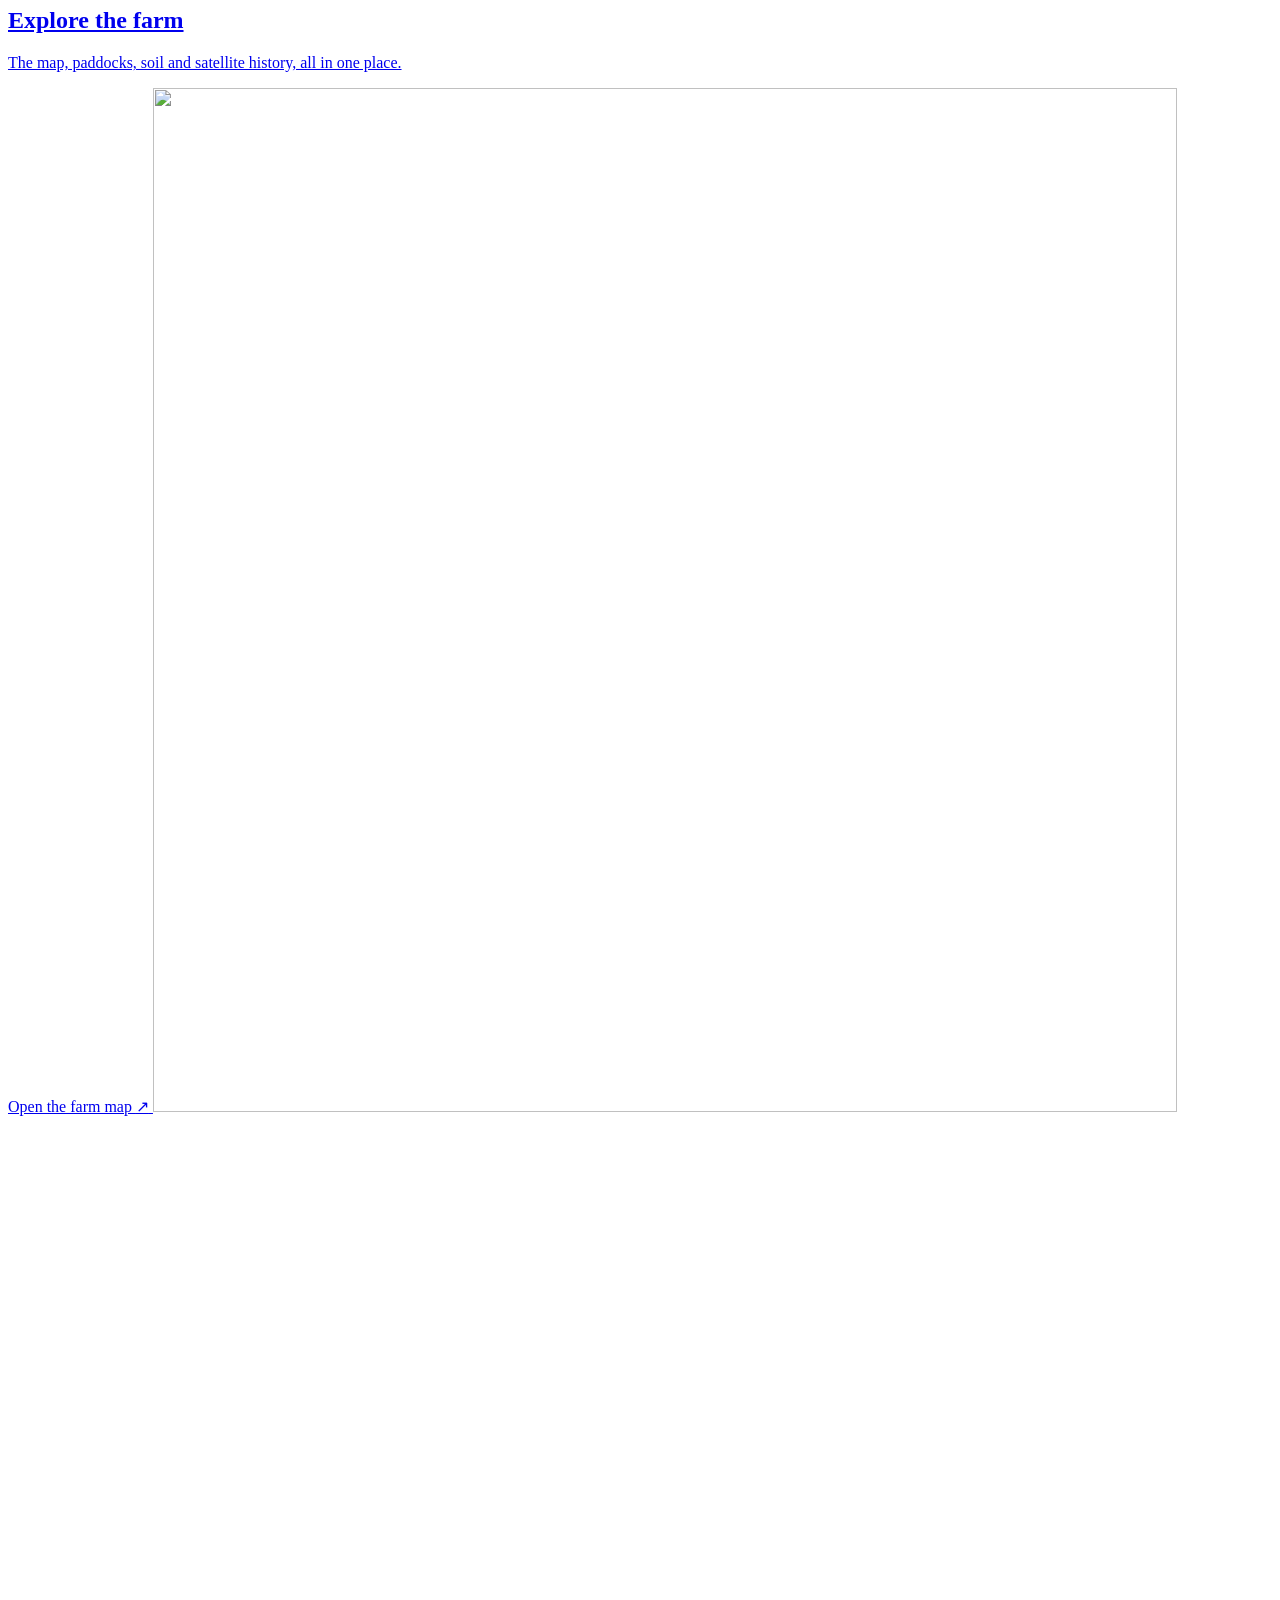
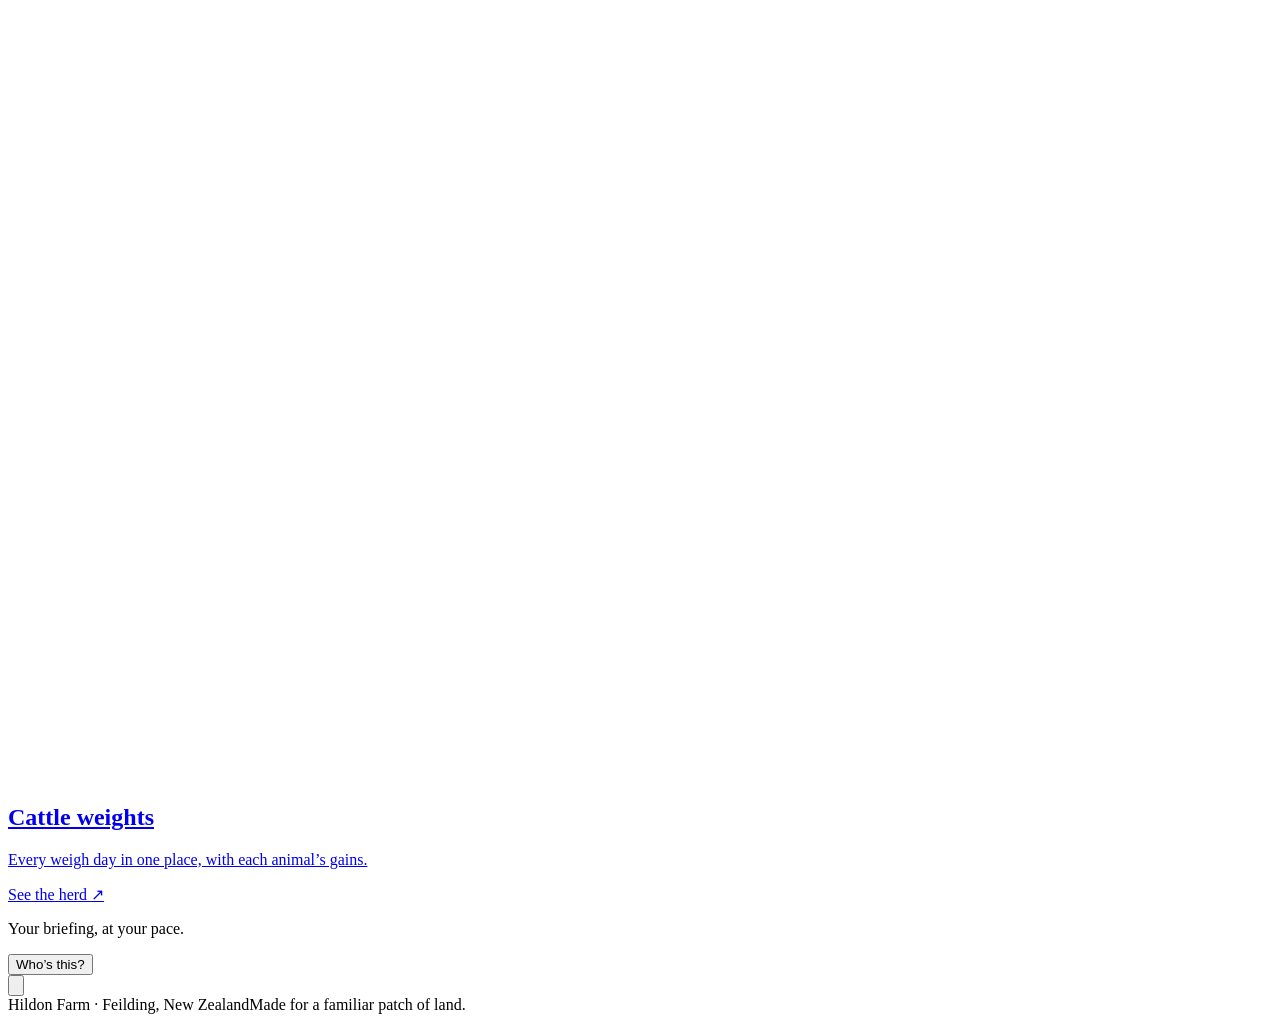
==== commit d8100f82: "Rap waits on a thinking orb, matching card buttons, and a voice tour of the three options Co-Authore" ====
--- a/public/index.html
+++ b/public/index.html
@@ -16,17 +16,18 @@
   <main class="shell">
     <div class="home-intro"><div><div class="eyebrow">A LITTLE CONTEXT FOR YOUR DAY</div><h1 id="greeting">Welcome to the farm.</h1><p class="lead">Catch up on the markets.<br>Or take a look around your patch.</p></div><div id="home-date" class="home-date"></div></div>
     <div class="destinations">
-      <a class="destination briefing-destination" href="/markets.html?listen=1">
+      <a class="destination briefing-destination" data-tour="briefing" href="/markets.html?listen=1">
         <img class="card-photo" src="/data/card-briefing.jpg" alt="" width="1024" height="1024">
         <span class="card-icon" aria-hidden="true"><svg viewBox="0 0 32 32"><path d="M5 17h3l3-8 5 16 5-19 3 11h3"/></svg></span>
         <h2>Daily briefing</h2><p>What’s happening with cattle, lambs and sheep. Listen, then ask a question.</p>
         <span class="destination-action">Take me to the briefing <span aria-hidden="true">↗</span></span>
       </a>
-      <a class="destination map-destination" href="/farm.html">
+      <a class="destination map-destination" data-tour="map" href="/farm.html">
         <img src="/data/aerial.jpg" alt="Aerial photograph of the Hildon Farm area" width="800" height="800">
-        <div class="eyebrow">YOUR FARM, FROM ABOVE</div><h2>Explore the farm</h2><p>The map, paddocks, soil and satellite history, all in one place.</p><span class="destination-action">Open the farm map <span aria-hidden="true">↗</span></span>
+        <span class="card-icon" aria-hidden="true"><svg viewBox="0 0 32 32"><path d="M4 8l7-3 10 3 7-3v19l-7 3-10-3-7 3zM11 5v19M21 8v19"/></svg></span>
+        <h2>Explore the farm</h2><p>The map, paddocks, soil and satellite history, all in one place.</p><span class="destination-action">Open the farm map <span aria-hidden="true">↗</span></span>
       </a>
-      <a class="destination cattle-destination" href="/cattle.html">
+      <a class="destination cattle-destination" data-tour="cattle" href="/cattle.html">
         <img class="card-photo" src="/data/card-cattle.jpg" alt="" width="1024" height="1024">
         <span class="card-icon" aria-hidden="true"><svg viewBox="0 0 32 32"><path d="M5 25V12M11 25V8M17 25v-9M23 25V5M3 27h26"/></svg></span>
         <h2>Cattle weights</h2><p>Every weigh day in one place, with each animal’s gains.</p>
@@ -36,7 +37,7 @@
     <div class="home-note"><div><p id="welcome-hint">Your briefing, at your pace.</p><div id="voice-status" class="voice-note" role="status"></div></div><button id="change-name">Who’s this?</button></div>
   </main>
   <button id="rap" class="rap-button" aria-label="Hear a rap about Todd"><svg viewBox="0 0 32 32" aria-hidden="true"><circle cx="16" cy="16" r="13"/><circle cx="11.5" cy="13" r="1.4"/><circle cx="20.5" cy="13" r="1.4"/><path d="M10 19c1.6 2.6 3.7 3.8 6 3.8s4.4-1.2 6-3.8"/></svg></button>
-  <dialog id="rap-dialog" class="rap-dialog" aria-labelledby="rap-title"><form method="dialog"><button class="rap-close" aria-label="Close">×</button></form><div class="eyebrow">NOW PLAYING</div><h2 id="rap-title">The Ballad of Todd</h2><pre id="rap-text" class="rap-text">Warming up the mic…</pre><button id="rap-again" class="rap-again">Another one</button></dialog>
+  <dialog id="rap-dialog" class="rap-dialog" aria-labelledby="rap-title"><form method="dialog"><button class="rap-close" aria-label="Close">×</button></form><canvas id="rap-orb" class="rap-orb" aria-hidden="true"></canvas><p id="rap-status" class="rap-status" role="status">Writing a rap about Todd…</p><div id="rap-lyrics" hidden><h2 id="rap-title">The Ballad of Todd</h2><pre id="rap-text" class="rap-text"></pre><button id="rap-again" class="rap-again">Another one</button></div></dialog>
   <footer class="home-footer shell"><span>Hildon Farm · Feilding, New Zealand</span><span>Made for a familiar patch of land.</span></footer>
 </body>
 </html>
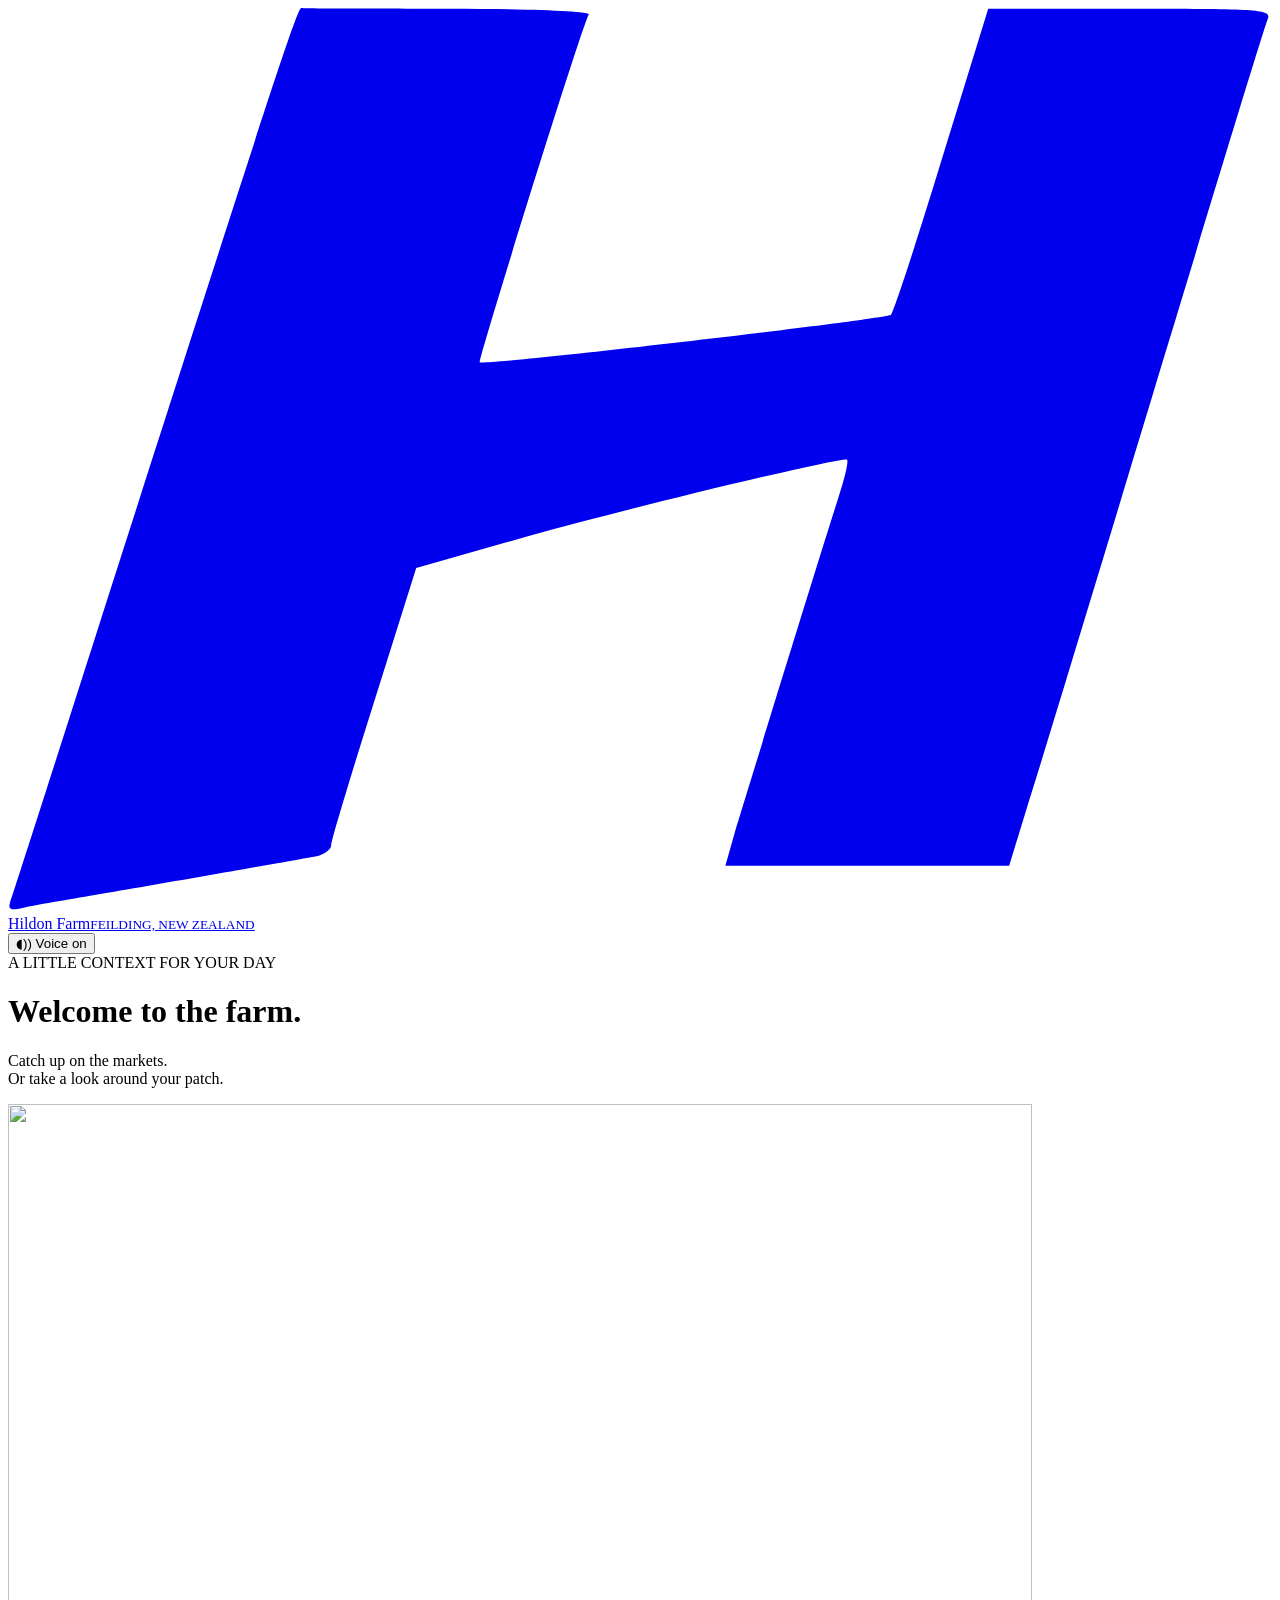
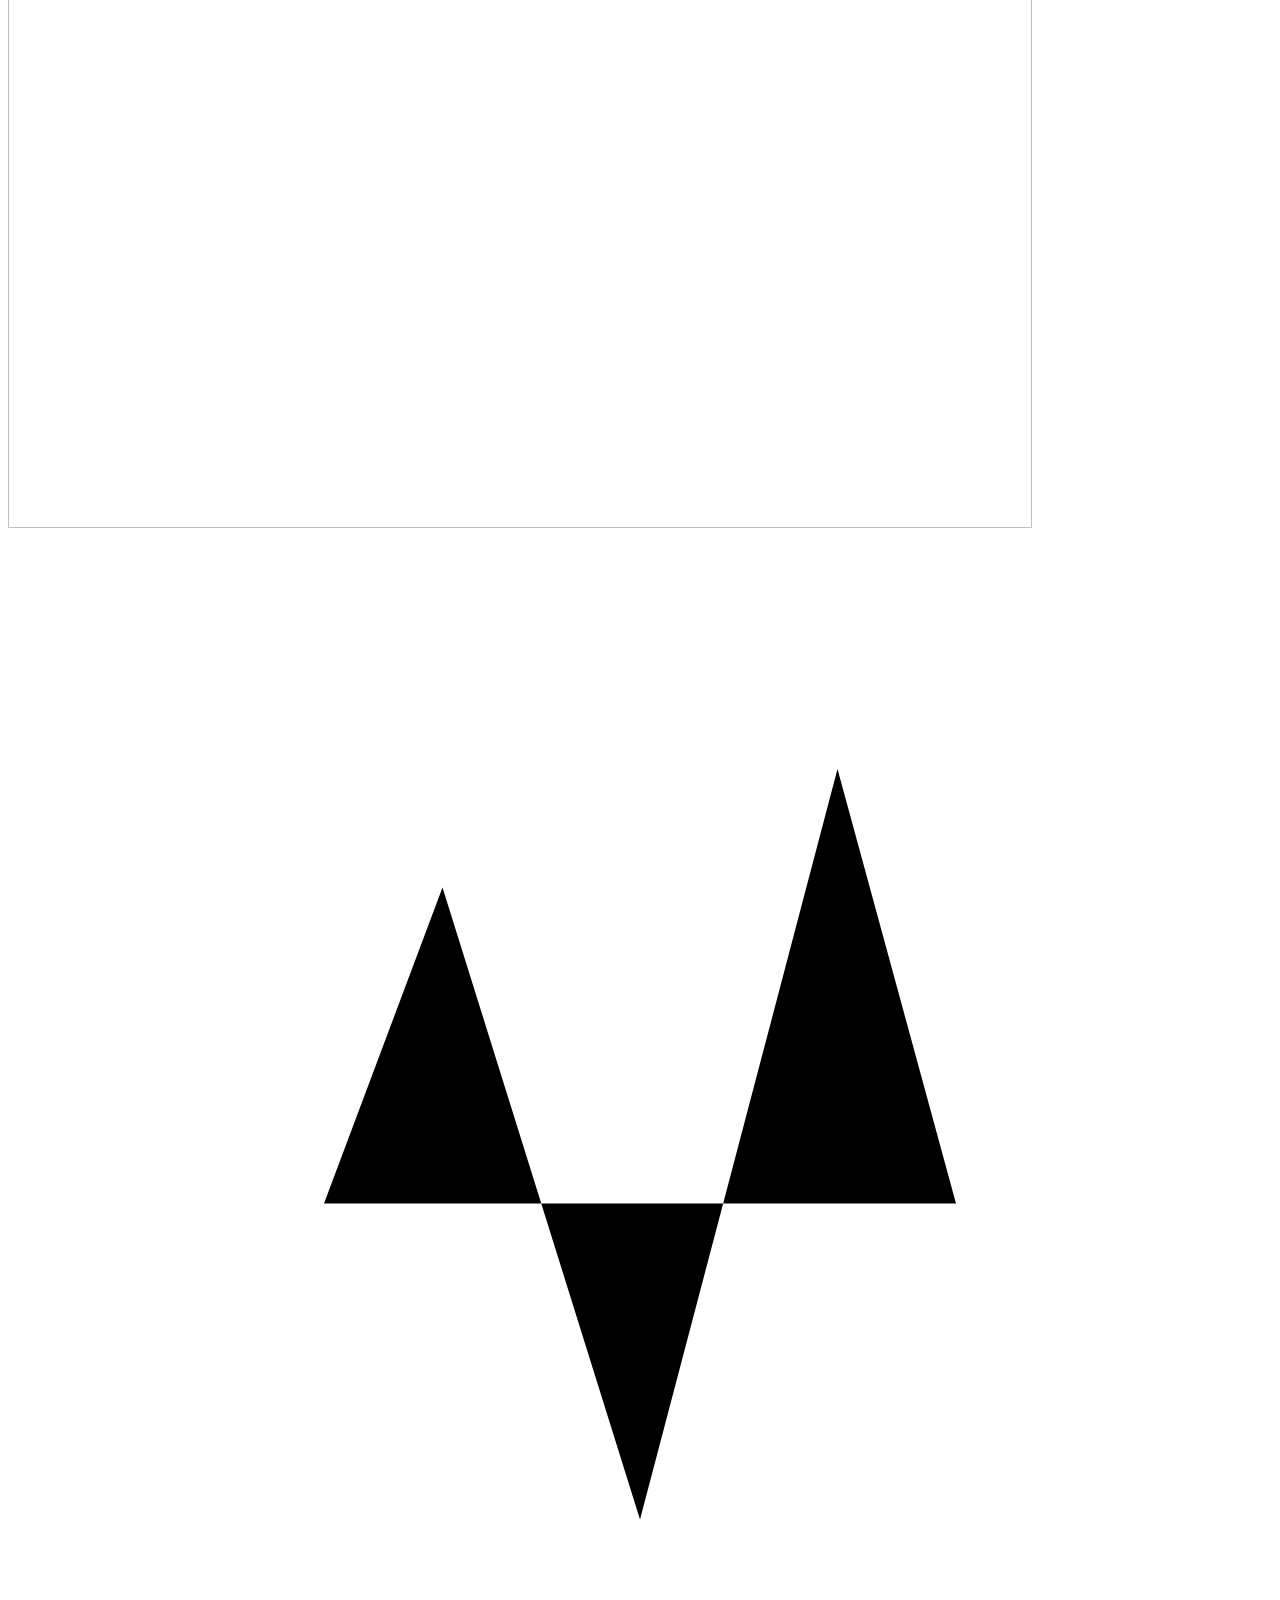
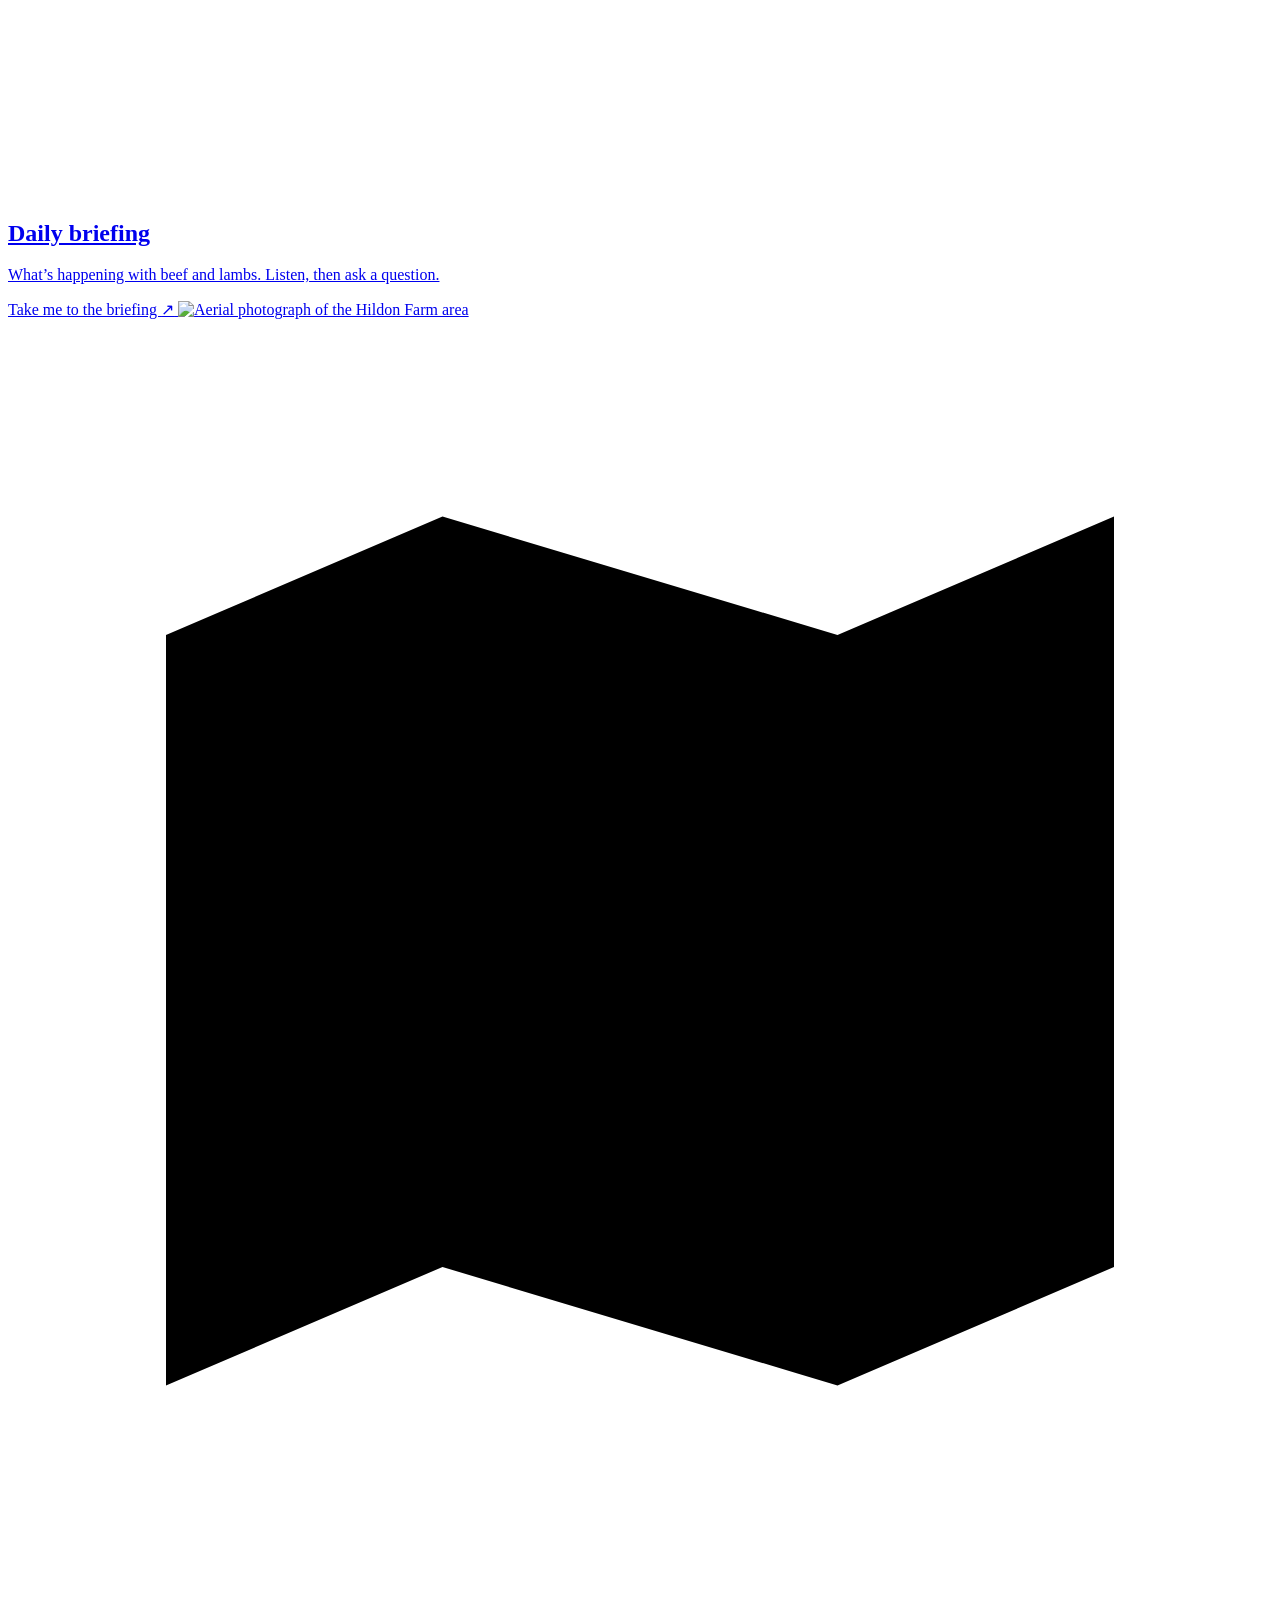
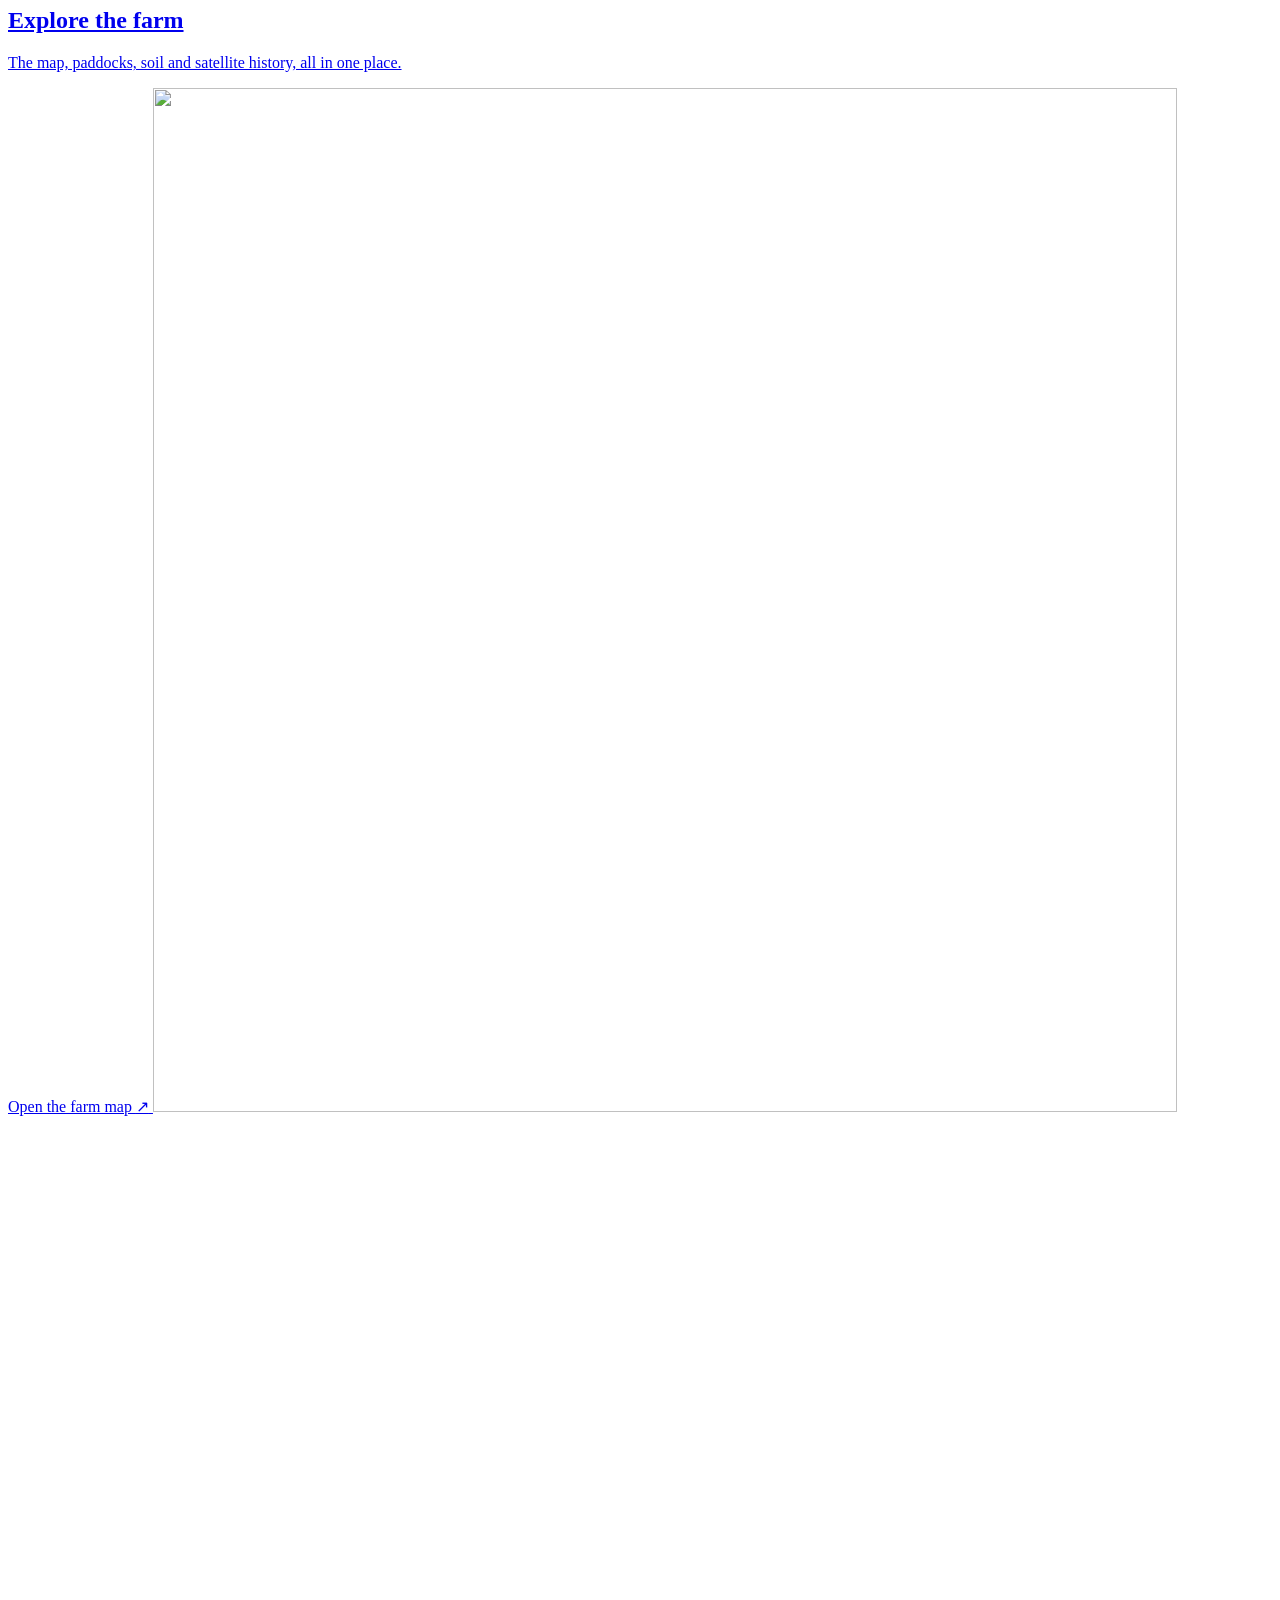
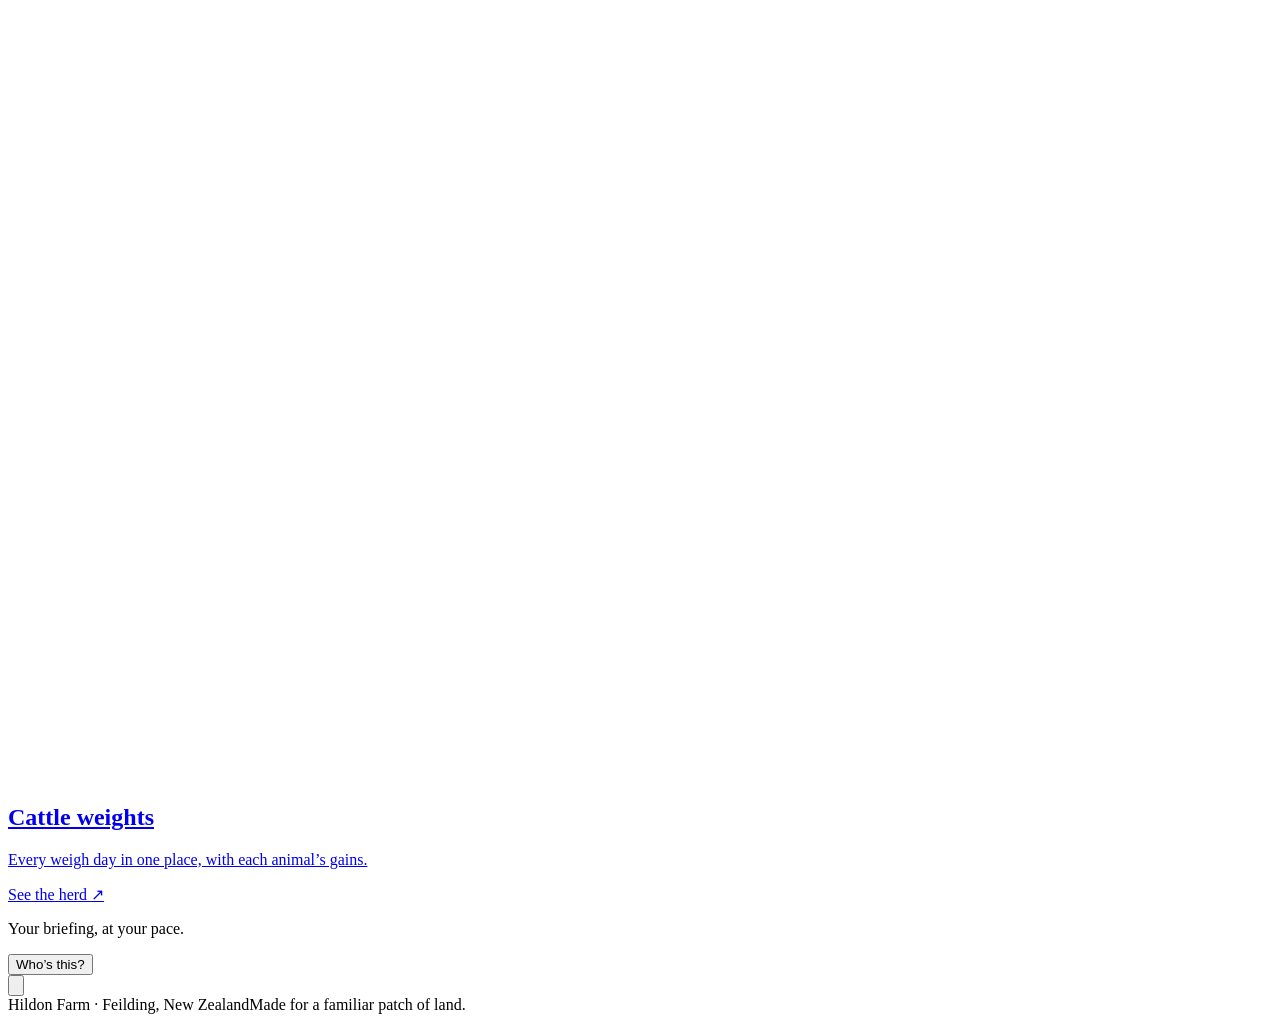
==== commit 5e0a9760: "Daily welcome with farm forecast and joke; briefing focuses on beef and lambs with steer history The" ====
--- a/public/index.html
+++ b/public/index.html
@@ -5,7 +5,7 @@
   <meta name="theme-color" content="#0b130f"><title>Welcome · Hildon Farm</title>
   <meta name="description" content="Warwick’s daily livestock briefing and a closer look at Hildon Farm near Feilding.">
   <link rel="preconnect" href="https://fonts.googleapis.com"><link rel="preconnect" href="https://fonts.gstatic.com" crossorigin><link rel="stylesheet" href="https://fonts.googleapis.com/css2?family=Geist:wght@300..700&display=swap">
-  <link rel="icon" href="/favicon.svg"><link rel="stylesheet" href="/home.css"><link rel="stylesheet" href="/profile.css">
+  <link rel="icon" href="/favicon.svg"><link rel="stylesheet" href="/home.css"><link rel="stylesheet" href="/profile.css"><link rel="stylesheet" href="/welcome.css">
   <script type="module" src="/home.js"></script>
 </head>
 <body>
@@ -15,11 +15,12 @@
   </header>
   <main class="shell">
     <div class="home-intro"><div><div class="eyebrow">A LITTLE CONTEXT FOR YOUR DAY</div><h1 id="greeting">Welcome to the farm.</h1><p class="lead">Catch up on the markets.<br>Or take a look around your patch.</p></div><div id="home-date" class="home-date"></div></div>
+    <section id="welcome" class="welcome" aria-label="Today’s weather and joke" hidden></section>
     <div class="destinations">
       <a class="destination briefing-destination" data-tour="briefing" href="/markets.html?listen=1">
         <img class="card-photo" src="/data/card-briefing.jpg" alt="" width="1024" height="1024">
         <span class="card-icon" aria-hidden="true"><svg viewBox="0 0 32 32"><path d="M5 17h3l3-8 5 16 5-19 3 11h3"/></svg></span>
-        <h2>Daily briefing</h2><p>What’s happening with cattle, lambs and sheep. Listen, then ask a question.</p>
+        <h2>Daily briefing</h2><p>What’s happening with beef and lambs. Listen, then ask a question.</p>
         <span class="destination-action">Take me to the briefing <span aria-hidden="true">↗</span></span>
       </a>
       <a class="destination map-destination" data-tour="map" href="/farm.html">
